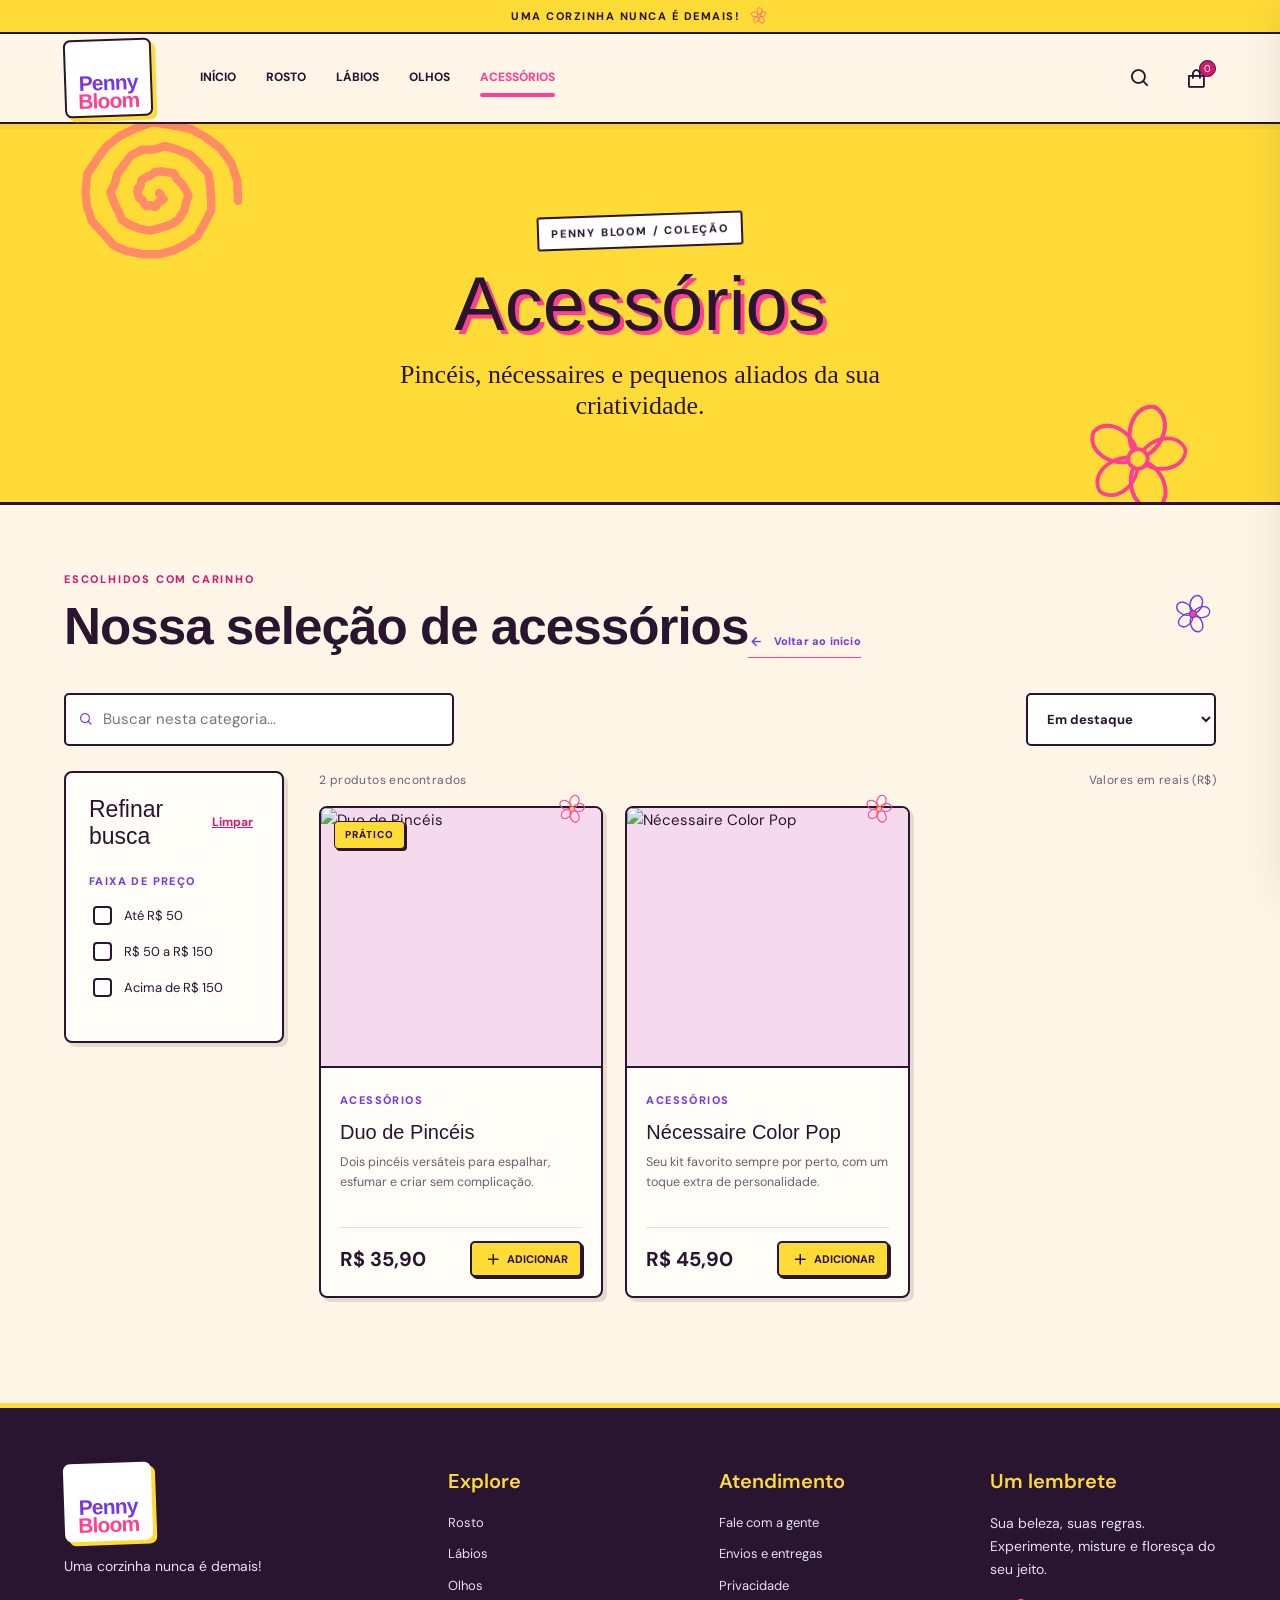
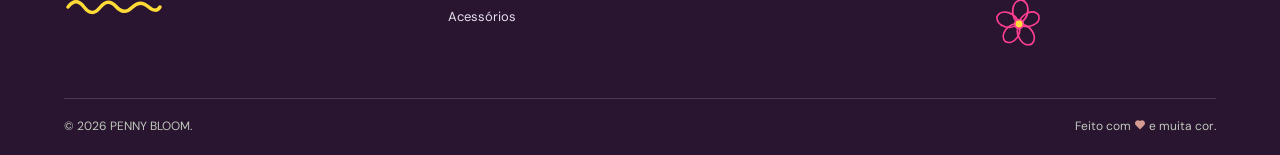
==== acessorios.html @ 9c1b97aa "Add files via upload" ====
<!DOCTYPE html>
<html lang="pt-BR">
<head>
  <meta charset="UTF-8"><meta name="viewport" content="width=device-width, initial-scale=1.0">
  <meta name="theme-color" content="#f8f6ef"><title>Acessórios | PENNY BLOOM</title>
  <link rel="preconnect" href="https://fonts.googleapis.com"><link rel="preconnect" href="https://fonts.gstatic.com" crossorigin>
  <link href="https://fonts.googleapis.com/css2?family=DM+Sans:wght@400;500;600;700&family=Playfair+Display:wght@400;500;600;700&display=swap" rel="stylesheet">
  <link href="https://unpkg.com/boxicons@2.1.4/css/boxicons.min.css" rel="stylesheet"><link rel="stylesheet" href="style.css">
</head>
<body data-page="category" data-category="acessorios">
  <div class="announcement">Uma corzinha nunca é demais! <span>✿</span></div>
  <header class="site-header"><div class="nav-container">
    <button class="icon-button mobile-toggle" id="mobile-toggle" aria-label="Abrir menu" aria-expanded="false"><i class="bx bx-menu"></i></button>
    <a class="logo" href="index.html" aria-label="Penny Bloom — início"><span class="logo-mark" aria-hidden="true">✿</span><span class="logo-word"><span class="logo-line">Penny</span><span class="logo-line">Bloom</span></span></a>
    <nav class="main-nav" id="nav-menu" aria-label="Navegação principal"><a href="index.html">Início</a><a href="rosto.html">Rosto</a><a href="labios.html">Lábios</a><a href="olhos.html">Olhos</a><a href="acessorios.html">Acessórios</a></nav>
    <div class="nav-actions"><button class="icon-button" id="search-toggle" aria-label="Abrir busca"><i class="bx bx-search"></i></button><button class="icon-button cart-trigger" data-open-cart aria-label="Abrir carrinho"><i class="bx bx-shopping-bag"></i><span class="cart-count" id="cart-count">0</span></button></div>
  </div><form class="search-bar" id="search-form" role="search"><input id="search-input" type="search" placeholder="O que você está procurando?" aria-label="Buscar produtos"><button type="submit">Buscar</button></form></header>
  <main class="category-page">
    <section class="category-hero"><span class="eyebrow">PENNY BLOOM / COLEÇÃO</span><h1 id="category-title">Nossa coleção</h1><p id="category-description">Pequenos encantos escolhidos para você.</p></section>
    <section class="section shop-section category-shop">
      <div class="section-heading section-heading-row"><div><span class="eyebrow">ESCOLHIDOS COM CARINHO</span><h2 id="category-heading">Descubra a coleção</h2></div><a class="text-link" href="index.html#colecao"><i class="bx bx-left-arrow-alt"></i> Voltar ao início</a></div>
      <div class="catalog-toolbar"><label class="catalog-search"><i class="bx bx-search"></i><input type="search" id="catalog-search" placeholder="Buscar nesta categoria..." aria-label="Buscar nesta categoria"></label><select id="sort-select" aria-label="Ordenar produtos"><option value="featured">Em destaque</option><option value="newest">Mais recentes</option><option value="price-asc">Menor preço</option><option value="price-desc">Maior preço</option><option value="name">Nome A–Z</option></select></div>
      <div class="catalog-layout"><aside class="filters"><div class="filter-heading"><h3>Refinar busca</h3><button id="clear-filters" class="clear-button">Limpar</button></div><div class="filter-group"><h4>Faixa de preço</h4><label><input type="checkbox" name="price" value="0-50"> Até R$ 50</label><label><input type="checkbox" name="price" value="50-150"> R$ 50 a R$ 150</label><label><input type="checkbox" name="price" value="150-9999"> Acima de R$ 150</label></div></aside><div class="products-area"><div class="results-line"><span id="results-count" aria-live="polite"></span><span>Valores em reais (R$)</span></div><div class="products-grid" id="products-grid"></div><div class="empty-state" id="empty-state" hidden><i class="bx bx-leaf"></i><h3>Essa coleção está florescendo...</h3><p>Ainda não há produtos cadastrados nesta categoria. Volte em breve para descobrir novidades.</p><a class="button button-outline" href="index.html">Explorar a loja</a></div></div></div>
    </section>
  </main>
  <footer class="site-footer"><div class="footer-main"><div class="footer-brand"><a class="logo" href="index.html" aria-label="Penny Bloom — início"><span class="logo-mark" aria-hidden="true">✿</span><span class="logo-word"><span class="logo-line">Penny</span><span class="logo-line">Bloom</span></span></a><p>Uma corzinha nunca é demais!</p></div><div><h3>Explore</h3><a href="rosto.html">Rosto</a><a href="labios.html">Lábios</a><a href="olhos.html">Olhos</a><a href="acessorios.html">Acessórios</a></div><div><h3>Atendimento</h3><a href="index.html#newsletter">Fale com a gente</a><a href="#">Envios e entregas</a><a href="#">Privacidade</a></div><div><h3>Um lembrete</h3><p>Sua beleza, suas regras. Experimente, misture e floresça do seu jeito.</p><span class="footer-flower">✿</span></div></div><div class="footer-bottom"><span>© <span id="current-year"></span> PENNY BLOOM.</span><span>Feito com <i class="bx bxs-heart"></i> e muita cor.</span></div></footer>
  <div class="toast" id="toast" role="status" aria-live="polite"></div><div class="drawer-backdrop" id="cart-backdrop"></div>
  <aside class="cart-drawer" id="cart-drawer" aria-label="Carrinho de compras" aria-hidden="true"><div class="drawer-header"><div><span class="eyebrow">SUAS ESCOLHAS</span><h2>Meu carrinho</h2></div><button class="icon-button" id="close-cart" aria-label="Fechar carrinho"><i class="bx bx-x"></i></button></div><div class="cart-items" id="cart-items"></div><div class="cart-empty" id="cart-empty"><i class="bx bx-shopping-bag"></i><h3>Seu carrinho está vazio</h3><p>Que tal colocar um pouco de cor por aqui?</p><button class="button button-outline" id="continue-shopping">Continuar explorando</button></div><div class="drawer-footer" id="drawer-footer"><div class="subtotal"><span>Subtotal</span><strong id="cart-total">R$ 0,00</strong></div><p>Frete e condições de pagamento são definidos na etapa de compra.</p><button class="button button-primary checkout-demo" id="checkout-button">Continuar <i class="bx bx-right-arrow-alt"></i></button><small>Checkout demonstrativo — configure seu meio de pagamento antes de publicar a loja.</small></div></aside>
  <script src="app.js"></script>
</body></html>
---- style.css ----
:root{--cream:#f8f6ef;--paper:#fffefa;--sage:#71866b;--sage-dark:#405744;--sage-soft:#e8ede3;--rose:#b77e79;--ink:#303b31;--muted:#7d8278;--line:#e5e5da;--serif:'Playfair Display',Georgia,serif;--sans:'DM Sans',Arial,sans-serif;--shadow:0 16px 45px rgba(48,59,49,.08)}
*{box-sizing:border-box}html{scroll-behavior:smooth;scroll-padding-top:100px}body{margin:0;background:var(--cream);color:var(--ink);font-family:var(--sans);font-size:15px;line-height:1.65}body.drawer-open{overflow:hidden}a{color:inherit;text-decoration:none}button,input,select{font:inherit}button{cursor:pointer}img{display:block;max-width:100%}.announcement{height:34px;display:flex;align-items:center;justify-content:center;gap:9px;background:var(--sage-dark);color:#fff;font-size:10px;letter-spacing:1.4px;text-transform:uppercase}.announcement span{color:#d8c7a5}.site-header{position:sticky;top:0;z-index:50;background:rgba(255,254,250,.96);backdrop-filter:blur(14px);border-bottom:1px solid rgba(64,87,68,.10)}.nav-container{max-width:1320px;min-height:82px;padding:0 5%;margin:auto;display:grid;grid-template-columns:1fr auto 1fr;align-items:center;gap:30px}.logo{font-family:var(--serif);font-size:27px;line-height:1.05;color:var(--sage-dark);white-space:nowrap}.logo span{display:block;margin-top:3px;font-family:var(--sans);font-size:9px;font-weight:600;letter-spacing:5px;text-transform:uppercase;text-align:center}.main-nav{display:flex;align-items:center;gap:30px}.main-nav a{position:relative;padding:30px 0;color:#626b60;font-size:11px;font-weight:600;letter-spacing:1.1px;text-transform:uppercase;transition:color .2s}.main-nav a:hover,.main-nav a.active{color:var(--sage-dark)}.main-nav a.active:after{content:"";position:absolute;left:0;right:0;bottom:21px;height:1px;background:var(--rose)}.nav-actions{display:flex;justify-self:end;align-items:center;gap:16px}.icon-button{width:40px;height:40px;border:0;background:transparent;color:var(--sage-dark);font-size:22px;display:grid;place-items:center;border-radius:50%;transition:background .2s}.icon-button:hover{background:var(--sage-soft)}.cart-trigger{position:relative}.cart-count{position:absolute;top:0;right:-2px;min-width:17px;height:17px;padding:0 4px;border-radius:20px;background:var(--rose);color:white;font-size:10px;display:grid;place-items:center}.mobile-toggle{display:none}.search-bar{display:none;max-width:1320px;margin:0 auto;padding:0 5% 16px;gap:10px}.search-bar.is-open{display:flex}.search-bar input,.catalog-search input{width:100%;border:1px solid var(--line);background:var(--paper);padding:12px 15px;outline:none}.search-bar button{border:0;background:var(--sage-dark);color:white;padding:0 22px}
.hero{height:min(690px,78vh);min-height:530px;position:relative;display:flex;align-items:center;overflow:hidden;background:#4c5848}.hero-image{position:absolute;inset:0;background:linear-gradient(90deg,rgba(26,39,29,.66),rgba(26,39,29,.08)),url('https://images.unsplash.com/photo-1490750967868-88aa4486c946?auto=format&fit=crop&w=2200&q=90') center 48%/cover}.hero-content{position:relative;z-index:1;max-width:1320px;width:100%;margin:0 auto;padding:50px 8%;color:white}.eyebrow{display:block;color:var(--rose);font-size:10px;font-weight:700;letter-spacing:2.2px;text-transform:uppercase}.hero .eyebrow{color:#e7d9bd}.hero h1{font:500 clamp(46px,6.4vw,82px)/1.06 var(--serif);letter-spacing:-2px;margin:20px 0}.hero h1 em{font-weight:400;color:#e5d6b9}.hero-content p{max-width:450px;color:rgba(255,255,255,.88);font-size:16px;margin:0 0 30px}.button{display:inline-flex;align-items:center;justify-content:center;gap:12px;min-height:48px;padding:0 23px;border:1px solid transparent;font-size:11px;font-weight:700;letter-spacing:1px;text-transform:uppercase;transition:all .25s}.button-light{background:var(--paper);color:var(--sage-dark)}.button-light:hover{background:#e9dfca;transform:translateY(-2px)}.button-primary{background:var(--sage-dark);color:white}.button-primary:hover{background:#2e4232;transform:translateY(-2px)}.button-outline{border-color:var(--sage);background:transparent;color:var(--sage-dark)}.button-outline:hover{background:var(--sage-dark);color:white}.hero-note{position:absolute;right:5%;bottom:30px;color:rgba(255,255,255,.8);font:italic 14px var(--serif)}.intro-strip{min-height:85px;padding:18px 5%;display:flex;align-items:center;justify-content:center;gap:30px;background:#eeeee5;color:var(--sage-dark)}.intro-strip p{margin:0;font:italic 15px var(--serif)}.intro-strip span{color:var(--rose)}
.section{max-width:1320px;margin:0 auto;padding:105px 5%}.section-heading{text-align:center;margin:0 auto 45px;max-width:650px}.section-heading h2,.story-copy h2,.newsletter-section h2{font:500 clamp(32px,4vw,48px)/1.15 var(--serif);color:var(--sage-dark);margin:12px 0}.section-heading p{margin:10px 0 0;color:var(--muted)}.category-grid{display:grid;grid-template-columns:repeat(4,1fr);gap:17px}.category-card{height:330px;position:relative;display:flex;flex-direction:column;justify-content:flex-end;overflow:hidden;padding:25px;color:white;background-size:cover;background-position:center;isolation:isolate;transition:transform .35s}.category-card:before{content:"";position:absolute;inset:0;z-index:-1;background:linear-gradient(180deg,rgba(25,35,27,.03),rgba(25,35,27,.72))}.category-card:after{content:"";position:absolute;inset:0;z-index:-2;background-size:cover;background-position:center;transition:transform .6s}.category-card:hover:after{transform:scale(1.06)}.category-candles:after{background-image:url('https://images.unsplash.com/photo-1603006905003-be475563bc59?auto=format&fit=crop&w=900&q=85')}.category-tea:after{background-image:url('https://images.unsplash.com/photo-1544787219-7f47ccb76574?auto=format&fit=crop&w=900&q=85')}.category-decor:after{background-image:url('https://images.unsplash.com/photo-1616486338812-3dadae4b4ace?auto=format&fit=crop&w=900&q=85')}.category-vintage:after{background-image:url('https://images.unsplash.com/photo-1490312278390-ab64016e0aa9?auto=format&fit=crop&w=900&q=85')}.category-card>span{font-size:9px;letter-spacing:2px}.category-card h3{font:500 27px var(--serif);margin:8px 0}.category-card b{font-size:10px;letter-spacing:1px;text-transform:uppercase}.category-card b i{font-size:16px;vertical-align:middle}
.section-heading-row{max-width:none;display:flex;justify-content:space-between;align-items:end;text-align:left}.section-heading-row h2{margin-bottom:5px}.section-heading-row p{margin:0}.text-link{display:inline-flex;align-items:center;gap:8px;color:var(--sage-dark);font-size:11px;font-weight:700;letter-spacing:1px;text-transform:uppercase;border-bottom:1px solid #b7c1b1;padding-bottom:7px;white-space:nowrap}.text-link i{font-size:17px}.shop-section{padding-top:85px}.catalog-toolbar{display:flex;justify-content:space-between;gap:15px;margin-bottom:25px}.catalog-search{display:flex;align-items:center;gap:9px;flex:1;max-width:390px;padding-left:13px;background:var(--paper);border:1px solid var(--line);color:var(--sage)}.catalog-search input{border:0;background:transparent;padding-left:0}.catalog-search input:focus{outline:none}.catalog-toolbar select{min-width:190px;border:1px solid var(--line);background:var(--paper);padding:0 15px;color:var(--sage-dark);font-size:12px;outline:none}.catalog-layout{display:grid;grid-template-columns:220px 1fr;gap:35px;align-items:start}.filters{padding:23px;background:var(--paper);border:1px solid var(--line)}.filter-heading{display:flex;align-items:center;justify-content:space-between}.filter-heading h3{margin:0;font:500 21px var(--serif);color:var(--sage-dark)}.clear-button{border:0;background:none;color:var(--rose);font-size:10px;text-decoration:underline}.filter-group{padding:22px 0 7px;border-bottom:1px solid var(--line)}.filter-group:last-child{border:0}.filter-group h4{margin:0 0 13px;color:var(--sage-dark);font-size:10px;letter-spacing:1.4px;text-transform:uppercase}.filter-group label{display:flex;align-items:center;gap:9px;margin:11px 0;color:var(--muted);font-size:12px;cursor:pointer}.filter-group input{accent-color:var(--sage-dark);width:15px;height:15px}.results-line{display:flex;justify-content:space-between;margin-bottom:15px;color:var(--muted);font-size:10px;letter-spacing:.4px}.products-grid{display:grid;grid-template-columns:repeat(3,minmax(0,1fr));gap:22px}.product-card{min-width:0;background:var(--paper);border:1px solid var(--line);transition:transform .3s,box-shadow .3s}.product-card:hover{transform:translateY(-5px);box-shadow:var(--shadow)}.product-image-wrap{height:260px;position:relative;display:block;overflow:hidden;background:#ecebe3}.product-image-wrap img{width:100%;height:100%;object-fit:cover;transition:transform .6s}.product-card:hover .product-image-wrap img{transform:scale(1.045)}.product-badge{position:absolute;top:13px;left:13px;padding:5px 10px;background:rgba(255,254,250,.93);color:var(--sage-dark);font-size:9px;letter-spacing:1px;text-transform:uppercase}.quick-view{position:absolute;left:12px;right:12px;bottom:12px;display:flex;justify-content:center;align-items:center;gap:8px;padding:10px;background:rgba(255,254,250,.94);color:var(--sage-dark);font-size:10px;font-weight:700;letter-spacing:1px;text-transform:uppercase;opacity:0;transform:translateY(8px);transition:.25s}.product-card:hover .quick-view{opacity:1;transform:translateY(0)}.product-info{padding:19px}.product-category{color:var(--rose);font-size:9px;font-weight:700;letter-spacing:1.4px;text-transform:uppercase}.product-info h3{margin:7px 0;font:500 19px/1.3 var(--serif);color:var(--sage-dark)}.product-info h3 a:hover{color:var(--rose)}.product-info p{min-height:61px;margin:0;color:var(--muted);font-size:11px;line-height:1.6}.product-card-bottom{display:flex;align-items:center;justify-content:space-between;gap:8px;margin-top:17px;padding-top:13px;border-top:1px solid var(--line)}.product-card-bottom>strong{color:var(--sage-dark);font:600 17px var(--serif)}.add-button{display:flex;align-items:center;gap:5px;border:0;background:none;color:var(--sage-dark);font-size:10px;font-weight:700;text-transform:uppercase}.add-button i{font-size:18px}.add-button:hover{color:var(--rose)}.empty-state{padding:55px 20px;text-align:center;background:var(--paper);border:1px dashed #cbd3c5}.empty-state[hidden]{display:none}.empty-state>i{font-size:35px;color:var(--sage)}.empty-state h3{font:24px var(--serif);color:var(--sage-dark)}.empty-state p{color:var(--muted);font-size:13px}.story-section{display:grid;grid-template-columns:1fr 1fr;min-height:560px;background:#eceee5}.story-image{min-height:500px;background:url('https://images.unsplash.com/photo-1490750967868-88aa4486c946?auto=format&fit=crop&w=1200&q=85') center/cover}.story-copy{align-self:center;max-width:610px;padding:70px clamp(35px,7vw,110px)}.story-copy h2{font-size:clamp(34px,4vw,51px)}.story-copy p{color:#727c70;font-size:13px;line-height:1.9}.story-copy .text-link{margin-top:15px}.values-section{padding-top:90px;padding-bottom:90px}.values-grid{display:grid;grid-template-columns:repeat(3,1fr);gap:30px;text-align:center}.values-grid article{padding:30px 25px}.values-grid i{font-size:29px;color:var(--rose)}.values-grid h3{font:500 22px var(--serif);color:var(--sage-dark);margin:12px 0 5px}.values-grid p{max-width:260px;margin:auto;color:var(--muted);font-size:12px}.testimonials-section{padding:90px 5%;background:#eeeee5}.testimonials-section .section-heading{margin-bottom:35px}.testimonial-grid{max-width:1200px;margin:auto;display:grid;grid-template-columns:repeat(3,1fr);gap:20px}.testimonial-grid blockquote{margin:0;padding:30px;background:var(--paper);text-align:center}.stars{color:#b58c61;letter-spacing:4px}.testimonial-grid p{font:italic 17px/1.6 var(--serif);color:var(--sage-dark)}.testimonial-grid cite{font-size:10px;color:var(--muted);font-style:normal}.demo-note{text-align:center;color:#92968e;font-size:9px;margin:20px 0 0}.newsletter-section{padding:75px 8%;display:flex;align-items:center;justify-content:space-between;gap:50px;background:#dfe6da}.newsletter-section>div{max-width:540px}.newsletter-section h2{font-size:36px}.newsletter-section p{color:#687568;font-size:13px}.newsletter-form{width:min(440px,100%);display:grid;grid-template-columns:1fr auto;gap:0}.newsletter-form input{min-width:0;padding:15px;border:1px solid #c8d2c2;background:var(--paper);outline:none}.newsletter-form button{padding:0 17px;border:0;background:var(--sage-dark);color:white;font-size:10px;font-weight:700;letter-spacing:.5px;text-transform:uppercase}.newsletter-form small{grid-column:1/-1;margin-top:9px;color:#778273;font-size:9px}.sr-only{position:absolute;width:1px;height:1px;padding:0;margin:-1px;overflow:hidden;clip:rect(0,0,0,0);white-space:nowrap;border:0}
.site-footer{background:#35483a;color:#e7e9df;padding:55px 5% 0}.footer-main{max-width:1200px;margin:auto;display:grid;grid-template-columns:1.5fr 1fr 1fr 1fr;gap:45px;padding-bottom:45px}.footer-brand .logo{display:inline-block;color:#fff;font-size:29px}.footer-brand .logo span{color:#d6dcca}.footer-main p{max-width:230px;color:#c1c9bc;font-size:12px}.footer-main h3{margin:5px 0 18px;color:#e6d8bd;font:500 19px var(--serif)}.footer-main>div>a:not(.logo){display:block;margin:10px 0;color:#c1c9bc;font-size:11px}.footer-main>div>a:hover{color:white}.social-links{display:flex;gap:12px;margin-top:20px}.social-links a{font-size:20px}.footer-flower{font-size:32px;color:#d6b8a5}.footer-bottom{max-width:1200px;margin:auto;border-top:1px solid rgba(255,255,255,.15);padding:18px 0;display:flex;justify-content:space-between;gap:20px;color:#bfc8bc;font-size:10px}.footer-bottom i{color:#d59a91}
.category-page{min-height:65vh}.category-hero{padding:85px 5% 75px;text-align:center;background:linear-gradient(rgba(239,239,230,.8),rgba(239,239,230,.8)),url('https://images.unsplash.com/photo-1490750967868-88aa4486c946?auto=format&fit=crop&w=1800&q=80') center/cover}.category-hero h1{margin:12px 0;font:500 clamp(40px,5vw,62px) var(--serif);color:var(--sage-dark)}.category-hero p{max-width:560px;margin:auto;color:#687568}.category-shop{padding-top:65px}.category-shop .section-heading-row{margin-bottom:35px}.product-detail-section{min-height:65vh;padding-top:60px}.back-link{display:inline-flex;align-items:center;gap:7px;margin-bottom:35px;color:var(--sage-dark);font-size:11px;text-transform:uppercase;letter-spacing:1px}.product-detail-grid{display:grid;grid-template-columns:1.05fr .95fr;gap:8%;align-items:center}.detail-image{height:580px;background:#eeeee5}.detail-image img{width:100%;height:100%;object-fit:cover}.detail-copy h1{margin:12px 0;font:500 clamp(36px,4vw,54px)/1.12 var(--serif);color:var(--sage-dark)}.detail-price{display:block;margin:20px 0;color:var(--sage-dark);font:600 25px var(--serif)}.detail-copy>p{max-width:500px;color:var(--muted);line-height:1.9}.detail-note{padding:15px;background:#edf0e8;color:var(--sage-dark)!important;font-size:12px}.detail-copy .button{margin-top:15px}.detail-benefits{display:grid;gap:10px;margin-top:30px;color:var(--muted);font-size:11px}.detail-benefits i{color:var(--sage);font-size:17px;vertical-align:middle;margin-right:7px}.not-found{text-align:center;padding:100px 10px}.not-found h1{font:42px var(--serif);color:var(--sage-dark)}
.drawer-backdrop{position:fixed;inset:0;z-index:90;background:rgba(29,39,30,.38);opacity:0;visibility:hidden;transition:.3s}.drawer-backdrop.is-visible{opacity:1;visibility:visible}.cart-drawer{position:fixed;z-index:100;top:0;right:0;width:min(440px,100%);height:100dvh;padding:25px;background:var(--paper);display:flex;flex-direction:column;transform:translateX(105%);transition:transform .35s ease;box-shadow:-15px 0 50px rgba(0,0,0,.12)}.cart-drawer.is-open{transform:translateX(0)}.drawer-header{display:flex;align-items:center;justify-content:space-between;padding-bottom:20px;border-bottom:1px solid var(--line)}.drawer-header h2{margin:4px 0 0;font:30px var(--serif);color:var(--sage-dark)}.cart-items{flex:1;overflow:auto;padding:10px 0}.cart-line{display:grid;grid-template-columns:78px 1fr 25px;gap:13px;padding:15px 0;border-bottom:1px solid var(--line)}.cart-line>img{width:78px;height:90px;object-fit:cover}.cart-line-info>a{display:block;color:var(--sage-dark);font:16px var(--serif)}.cart-line-info>strong{display:block;margin:5px 0;color:var(--sage);font-size:12px}.remove-item{align-self:start;border:0;background:none;color:#a47c75;font-size:18px}.quantity-control{display:inline-flex;align-items:center;gap:12px;border:1px solid var(--line);padding:2px 7px}.quantity-control button{border:0;background:none;color:var(--sage-dark);font-size:16px}.quantity-control span{font-size:11px}.cart-empty{margin:auto;text-align:center}.cart-empty[hidden],.drawer-footer[hidden]{display:none}.cart-empty>i{font-size:38px;color:var(--sage)}.cart-empty h3{font:24px var(--serif);color:var(--sage-dark)}.cart-empty p{color:var(--muted);font-size:12px}.drawer-footer{padding-top:20px;border-top:1px solid var(--line)}.subtotal{display:flex;justify-content:space-between;color:var(--sage-dark)}.subtotal strong{font:600 21px var(--serif)}.drawer-footer p,.drawer-footer small{display:block;color:var(--muted);font-size:10px}.drawer-footer .button{width:100%;margin:8px 0}.toast{position:fixed;z-index:150;left:50%;bottom:25px;transform:translate(-50%,20px);padding:13px 20px;background:var(--sage-dark);color:white;font-size:12px;opacity:0;visibility:hidden;transition:.25s;box-shadow:var(--shadow);text-align:center;max-width:90%}.toast.show{opacity:1;visibility:visible;transform:translate(-50%,0)}
@media(max-width:1100px){.nav-container{gap:15px}.main-nav{gap:17px}.main-nav a{font-size:10px}.products-grid{grid-template-columns:repeat(2,minmax(0,1fr))}.category-grid{grid-template-columns:repeat(2,1fr)}.product-image-wrap{height:290px}}
@media(max-width:760px){.announcement{font-size:8px;letter-spacing:1px}.nav-container{min-height:72px;grid-template-columns:40px 1fr 80px;gap:8px;padding:0 5%}.mobile-toggle{display:grid}.logo{justify-self:center;font-size:24px}.logo span{font-size:8px}.nav-actions{gap:4px}.main-nav{position:absolute;top:72px;left:0;right:0;display:none;flex-direction:column;align-items:stretch;gap:0;padding:10px 7% 22px;background:var(--paper);border-bottom:1px solid var(--line);box-shadow:0 15px 25px rgba(0,0,0,.06)}.main-nav.is-open{display:flex}.main-nav a{padding:13px 0;border-bottom:1px solid var(--line)}.main-nav a.active:after{display:none}.hero{height:620px;min-height:0}.hero-image{background-position:58% center}.hero-content{padding:35px 7%}.hero h1{font-size:53px}.hero-content p{font-size:14px;max-width:330px}.hero-note{font-size:11px}.intro-strip{gap:12px;flex-wrap:wrap}.intro-strip p{font-size:12px}.intro-strip p:last-child{display:none}.section{padding:75px 5%}.section-heading h2{font-size:35px}.category-grid{gap:10px}.category-card{height:245px;padding:16px}.category-card h3{font-size:21px}.section-heading-row{align-items:start;gap:18px;flex-direction:column}.catalog-layout{grid-template-columns:1fr;gap:20px}.filters{padding:15px}.filter-group{display:inline-block;vertical-align:top;width:49%;padding:12px 0}.filter-heading h3{font-size:19px}.products-grid{gap:13px}.product-image-wrap{height:220px}.product-info{padding:13px}.product-info h3{font-size:17px}.product-info p{font-size:10px;min-height:80px}.product-card-bottom{align-items:flex-start;flex-direction:column}.add-button{padding:5px 0}.catalog-toolbar{flex-direction:column}.catalog-search{max-width:none;min-height:45px}.catalog-toolbar select{min-height:43px}.results-line{font-size:9px}.story-section{grid-template-columns:1fr}.story-image{min-height:330px}.story-copy{padding:55px 7%}.values-grid,.testimonial-grid{grid-template-columns:1fr;gap:10px}.values-grid article{padding:20px}.newsletter-section{padding:55px 7%;display:block}.newsletter-section h2{font-size:31px}.newsletter-form{margin-top:25px}.footer-main{grid-template-columns:1fr 1fr;gap:30px}.footer-brand{grid-column:1/-1}.footer-bottom{flex-direction:column;gap:7px}.category-hero{padding:65px 7%}.product-detail-grid{grid-template-columns:1fr;gap:30px}.detail-image{height:420px}.product-detail-section{padding-top:35px}.detail-copy h1{font-size:39px}}
@media(max-width:420px){.hero h1{font-size:44px}.category-grid{grid-template-columns:1fr 1fr}.category-card{height:210px}.category-card h3{font-size:18px}.products-grid{grid-template-columns:1fr}.product-image-wrap{height:300px}.product-info p{min-height:0}.product-card-bottom{flex-direction:row;align-items:center}.filter-group{width:100%}.newsletter-form{grid-template-columns:1fr}.newsletter-form button{min-height:46px}.footer-main{gap:22px}.footer-main h3{font-size:17px}}


:root{--cream:#fff8ed;--paper:#fffdf8;--sage:#9b65e8;--sage-dark:#30251f;--sage-soft:#f4e9ff;--rose:#f05291;--ink:#30251f;--muted:#766b70;--line:#f1dfd4;--serif:'Fredoka','DM Sans',sans-serif;--sans:'DM Sans',Arial,sans-serif;--shadow:0 16px 45px rgba(67,35,57,.10);--pink:#f05291;--purple:#9b65e8;--blue:#52b9e9;--yellow:#ffd34e;--green:#83c95b}
body{background:var(--cream);color:var(--ink)}
.announcement{background:var(--purple);font-size:11px;text-transform:none;letter-spacing:1px;font-weight:700}.announcement span{color:var(--yellow);font-size:17px}
.site-header{background:rgba(255,253,248,.96);border-color:#f7e4dc}.logo{font-family:var(--serif);font-weight:700;color:var(--ink);font-size:29px}.logo span{font-family:var(--sans);color:var(--pink);font-weight:800;letter-spacing:6px}
.main-nav a{color:#51444c;letter-spacing:.7px}.main-nav a:hover,.main-nav a.active{color:var(--pink)}.main-nav a.active:after{height:3px;background:var(--pink)}
.icon-button{color:var(--ink)}.icon-button:hover{background:#ffe7f0}.cart-count{background:var(--pink)}
.hero-slider{height:min(790px,calc(100svh - 116px));min-height:650px;position:relative;isolation:isolate;background:#472b44}
.hero-slide{position:absolute;inset:0;display:flex;align-items:center;opacity:0;visibility:hidden;transition:opacity 1s ease,visibility 1s ease}
.hero-slide.is-active{opacity:1;visibility:visible;z-index:1}
.hero-slide-image{position:absolute;inset:0;background-size:cover;background-position:center 38%;transform:scale(1.04);transition:transform 7s ease}
.hero-slide.is-active .hero-slide-image{transform:scale(1)}
.hero-slide:after{content:"";position:absolute;inset:0;background:linear-gradient(90deg,rgba(42,23,39,.82),rgba(42,23,39,.48) 45%,rgba(42,23,39,.03));z-index:0}
.hero-content{padding:55px 8%;max-width:1320px;z-index:2;animation:heroTextIn .85s both}
.hero .eyebrow{color:var(--yellow);font-size:11px}.hero h1{font:600 clamp(58px,7vw,100px)/.99 var(--serif);letter-spacing:-2px;max-width:720px;color:white}
.hero h1 em{color:var(--yellow);font-style:normal}.hero-content p{font-size:17px;max-width:440px;line-height:1.7}
.button{border-radius:999px;text-transform:none;letter-spacing:.2px;font-size:13px}.button-light{background:var(--yellow);color:var(--ink);font-weight:700;box-shadow:0 7px 0 rgba(48,37,31,.12)}.button-light:hover{background:white;color:var(--pink);transform:translateY(-3px)}
.hero-note{z-index:3;right:5%;bottom:35px;color:white;font:700 12px var(--sans);letter-spacing:2px}
.hero-sticker{position:absolute;z-index:2;right:12%;top:18%;width:125px;height:125px;display:grid;place-items:center;text-align:center;border-radius:50%;background:var(--yellow);color:var(--ink);font:700 19px/1.05 var(--serif);transform:rotate(9deg);box-shadow:4px 7px 0 rgba(48,37,31,.15)}
.sticker-two{background:var(--blue);color:white;transform:rotate(-10deg)}.sticker-three{background:var(--green)}
.hero-controls{position:absolute;z-index:5;left:8%;bottom:30px;display:flex;align-items:center;gap:13px}
.hero-arrow{width:37px;height:37px;border:1px solid #ffffffa8;border-radius:50%;background:#ffffff20;color:white;font-size:23px;display:grid;place-items:center}
.hero-arrow:hover{background:var(--yellow);color:var(--ink)}.hero-dots{display:flex;gap:7px}.hero-dots button{width:8px;height:8px;border:0;border-radius:20px;padding:0;background:#ffffff88;transition:.3s}.hero-dots button.is-active{width:27px;background:var(--yellow)}
.doodle{position:absolute;z-index:2;color:var(--yellow);pointer-events:none;font-size:64px}.doodle-flower{right:5%;bottom:18%}.doodle-spark{right:37%;top:13%;font-size:38px;color:var(--pink)}
@keyframes heroTextIn{from{opacity:0;transform:translateY(22px)}to{opacity:1;transform:translateY(0)}}
.intro-strip{background:var(--yellow);color:var(--ink)}.intro-strip p{font:600 15px var(--serif)}.intro-strip span{color:var(--pink)}
.section-heading h2,.story-copy h2,.newsletter-section h2{font-family:var(--serif);font-weight:600;color:var(--ink)}.eyebrow{color:var(--pink)}
.category-card{height:350px;border-radius:22px;box-shadow:var(--shadow)}.category-card h3{font:600 31px var(--serif)}
.category-card:before{background:linear-gradient(180deg,#20122308,#201223b8)}
.category-face:after{background-image:url('https://images.unsplash.com/photo-1522335789203-aabd1fc54bc9?auto=format&fit=crop&w=900&q=85')}
.category-lips:after{background-image:url('https://images.unsplash.com/photo-1586495777744-4413f21062fa?auto=format&fit=crop&w=900&q=85')}
.category-eyes:after{background-image:url('https://images.unsplash.com/photo-1512496015851-a90fb38ba796?auto=format&fit=crop&w=900&q=85')}
.category-tools:after{background-image:url('https://images.unsplash.com/photo-1596462502278-27bfdc403348?auto=format&fit=crop&w=900&q=85')}
.category-card:nth-child(1){outline:4px solid #f7a5c5;outline-offset:-4px}.category-card:nth-child(2){outline:4px solid #ffd34e;outline-offset:-4px}.category-card:nth-child(3){outline:4px solid #72c6ec;outline-offset:-4px}.category-card:nth-child(4){outline:4px solid #9dd77d;outline-offset:-4px}
.text-link{color:var(--pink);border-color:#f6a8c7;text-transform:none;letter-spacing:.2px}
.filters,.product-card{border-radius:17px;overflow:hidden;border-color:#f1dfd4}.filter-heading h3,.product-info h3{font-family:var(--serif);color:var(--ink)}
.filter-group input{accent-color:var(--pink)}.product-image-wrap{background:#f6e9ed}.product-badge{border-radius:30px;background:var(--yellow);color:var(--ink);font-weight:700}
.product-category{color:var(--purple)}.add-button{color:var(--pink)}.add-button:hover{color:var(--purple)}
.button-primary{background:var(--pink);color:white}.button-primary:hover{background:var(--purple)}.button-outline{border-color:var(--pink);color:var(--pink);border-radius:999px}.button-outline:hover{background:var(--pink);color:white}
.story-section{background:#f9e4ef}.story-image{background-image:url('https://images.unsplash.com/photo-1596462502278-27bfdc403348?auto=format&fit=crop&w=1200&q=85')}
.values-grid article{border-radius:18px;background:#fffdf8}.values-grid article:nth-child(1) i{color:var(--pink)}.values-grid article:nth-child(2) i{color:var(--purple)}.values-grid article:nth-child(3) i{color:#e9b900}
.testimonials-section{background:#e9f5ff}.testimonial-grid blockquote{border-radius:18px;background:#fff}.stars{color:#f0b900}
.newsletter-section{background:var(--purple);color:white;border-radius:28px;margin:40px auto;max-width:1220px}.newsletter-section h2,.newsletter-section .eyebrow{color:white}.newsletter-section p,.newsletter-form small{color:#ffffffd6}.newsletter-form input,.newsletter-form button{border-radius:999px}.newsletter-form button{background:var(--yellow);color:var(--ink)}
.site-footer{background:#30251f;color:#fff}.site-footer .logo{color:#fff}.site-footer .logo span{color:var(--yellow)}.site-footer a:hover{color:var(--yellow)}.footer-bottom{border-color:#ffffff29}.footer-flower{color:var(--pink)}
.reveal{opacity:0;transform:translateY(28px);transition:opacity .7s ease,transform .7s cubic-bezier(.2,.7,.2,1);transition-delay:var(--reveal-delay,0ms)}.reveal.is-visible{opacity:1;transform:translateY(0)}
@media(max-width:760px){.hero-slider{height:690px;min-height:0}.hero-slide:after{background:linear-gradient(90deg,#2a1723c7,#2a17235c)}.hero-content{padding:30px 7% 85px}.hero h1{font-size:clamp(50px,13vw,70px)}.hero-content p{font-size:14px;max-width:310px}.hero-sticker{width:88px;height:88px;right:7%;top:9%;font-size:14px}.hero-controls{left:7%;bottom:24px}.hero-note{right:6%;bottom:35px;font-size:9px}.doodle-flower{font-size:43px;right:5%;bottom:17%}.doodle-spark{right:7%;top:37%;font-size:28px}.category-card{height:250px;border-radius:16px}.category-card h3{font-size:23px}.newsletter-section{margin:25px 5%;border-radius:20px}}
@media(max-width:420px){.hero-slider{height:650px}.hero h1{font-size:47px}.hero-sticker{width:76px;height:76px;font-size:12px}.hero-note{display:none}.category-card{height:220px}}
@media(prefers-reduced-motion:reduce){*,*::before,*::after{scroll-behavior:auto!important;animation-duration:.01ms!important;animation-iteration-count:1!important;transition-duration:.01ms!important}.reveal{opacity:1;transform:none}}


/* PENNY BLOOM — direção visual pop, divertida e maximalista */
:root{
 --cream:#fff6e8;--paper:#fffdf8;--ink:#29152f;--muted:#705d70;--line:#ead8e7;
 --pink:#ff3f91;--purple:#7738df;--blue:#24b8e8;--yellow:#ffdb38;--green:#73ce43;
 --sage:var(--purple);--sage-dark:var(--ink);--sage-soft:#f3eaff;--rose:var(--pink);
 --serif:'Fredoka','DM Sans',sans-serif;--sans:'DM Sans',Arial,sans-serif;
 --shadow:0 14px 0 rgba(41,21,47,.07),0 20px 45px rgba(65,30,80,.12)
}
body{background:var(--cream);color:var(--ink);font-family:var(--sans)}
.announcement{background:var(--yellow);color:var(--ink);font-weight:800;letter-spacing:1.5px;text-transform:uppercase;padding:10px 15px}
.announcement span{color:var(--pink);font-size:20px}
.site-header{background:var(--cream);border-bottom:2px solid var(--ink);box-shadow:0 5px 0 rgba(41,21,47,.04)}
.nav-container{min-height:88px}
.logo{display:inline-flex!important;align-items:center;gap:8px;color:var(--ink)!important;font-family:var(--serif);font-size:initial!important;line-height:.78;letter-spacing:-1px;transform:rotate(-3deg);transition:transform .2s ease}
.logo:hover{transform:rotate(2deg) scale(1.04)}
.logo-mark{width:43px;height:43px;display:grid;place-items:center;border-radius:50%;background:var(--pink);color:var(--yellow);font-size:34px;line-height:1;transform:rotate(12deg);box-shadow:3px 3px 0 var(--ink);border:2px solid var(--ink)}
.logo-word{display:flex;flex-direction:column;font:700 29px/.72 'Fredoka',sans-serif;text-transform:lowercase;color:var(--purple);letter-spacing:-1.5px}
.logo-word span{color:var(--pink);font-size:26px;margin-left:10px}
.site-footer .logo-word{color:#fff}.site-footer .logo-word span{color:var(--yellow)}
.site-footer .logo-mark{background:var(--blue);color:var(--yellow)}
.main-nav a{font-weight:800;color:var(--ink);letter-spacing:0;text-transform:uppercase;font-size:11px}
.main-nav a:hover,.main-nav a.active{color:var(--pink)}.main-nav a.active:after{height:4px;background:var(--pink);border-radius:5px}
.icon-button{border:2px solid transparent}.icon-button:hover{background:var(--yellow);border-color:var(--ink);color:var(--ink)}.cart-count{background:var(--pink);border:1px solid var(--ink)}
.hero-slider{height:min(760px,calc(100svh - 110px));min-height:620px;background:var(--purple);overflow:hidden}
.hero-slide:nth-child(1){background:#783ce0}.hero-slide:nth-child(2){background:#ff4c98}.hero-slide:nth-child(3){background:#21b6df}
.hero-slide-image{left:auto;width:52%;height:86%;top:7%;right:5%;border-radius:48% 52% 42% 58% / 56% 43% 57% 44%;clip-path:none;opacity:1;box-shadow:12px 12px 0 var(--yellow);border:4px solid var(--ink);transform:rotate(3deg) scale(1.02);background-position:center}
.hero-slide:nth-child(2) .hero-slide-image{border-radius:42% 58% 55% 45% / 43% 55% 45% 57%;box-shadow:12px 12px 0 var(--blue);transform:rotate(-3deg) scale(1.02)}
.hero-slide:nth-child(3) .hero-slide-image{border-radius:55% 45% 40% 60% / 48% 58% 42% 52%;box-shadow:12px 12px 0 var(--pink)}
.hero-slide:after{background:linear-gradient(90deg,rgba(82,34,171,.98) 0%,rgba(82,34,171,.93) 37%,rgba(82,34,171,.22) 72%,transparent 100%)}
.hero-slide:nth-child(2):after{background:linear-gradient(90deg,rgba(203,37,111,.98) 0%,rgba(203,37,111,.91) 37%,rgba(203,37,111,.2) 72%,transparent)}
.hero-slide:nth-child(3):after{background:linear-gradient(90deg,rgba(15,112,153,.98) 0%,rgba(15,112,153,.91) 37%,rgba(15,112,153,.2) 72%,transparent)}
.hero-content{padding-left:9%;max-width:780px}.hero .eyebrow{display:inline-block;background:var(--yellow);color:var(--ink);padding:8px 13px;border-radius:3px;transform:rotate(-2deg);font-weight:800}
.hero h1{font:700 clamp(62px,7.5vw,108px)/.88 'Fredoka',sans-serif;letter-spacing:-3px;text-shadow:4px 4px 0 rgba(41,21,47,.13)}
.hero h1 em{color:var(--yellow);text-shadow:3px 3px 0 var(--ink);font-style:normal}
.hero-content p{font-size:16px;font-weight:600;max-width:390px;color:#fff;line-height:1.65}
.button{font-family:var(--sans);font-weight:800;border:2px solid var(--ink);box-shadow:4px 4px 0 var(--ink);border-radius:5px;transition:transform .2s,box-shadow .2s}
.button-light{background:var(--yellow);color:var(--ink)}.button-light:hover{background:var(--pink);color:white;transform:translate(3px,3px);box-shadow:1px 1px 0 var(--ink)}
.hero-sticker{border:3px solid var(--ink);box-shadow:5px 6px 0 var(--ink);font:700 20px/1 'Fredoka',sans-serif;right:9%;top:13%;z-index:3}
.sticker-one{background:var(--yellow)}.sticker-two{background:var(--blue)}.sticker-three{background:var(--pink);color:white}
.hero-controls{left:9%;bottom:28px}.hero-arrow{border:2px solid white;border-radius:5px}.hero-dots button{border-radius:2px}.hero-dots button.is-active{background:var(--yellow)}
.hero-note{font-family:'Fredoka',sans-serif;font-size:13px;letter-spacing:3px}
.doodle-flower{right:3%;bottom:8%;font-size:75px;color:var(--yellow);text-shadow:3px 3px var(--ink)}.doodle-spark{right:49%;top:8%;font-size:50px;color:var(--pink);text-shadow:2px 2px var(--ink)}
.intro-strip{background:var(--yellow);border-block:2px solid var(--ink);color:var(--ink);padding:20px 3%;gap:18px}.intro-strip p{font:700 17px 'Fredoka',sans-serif;text-transform:uppercase}.intro-strip span{color:var(--pink);font-size:21px}
.section-heading h2,.story-copy h2,.newsletter-section h2{font-family:'Fredoka',sans-serif;font-weight:600;letter-spacing:-1px}
.section-heading h2{font-size:clamp(34px,4vw,52px)}.eyebrow{font-weight:800;letter-spacing:1.5px}
.category-grid{gap:18px}.category-card{height:340px;border:3px solid var(--ink);border-radius:8px;box-shadow:6px 7px 0 var(--ink);transition:transform .25s,box-shadow .25s}
.category-card:hover{transform:translate(-3px,-5px) rotate(-1deg);box-shadow:10px 12px 0 var(--ink)}
.category-card:before{background:linear-gradient(180deg,transparent 20%,rgba(25,10,35,.72) 100%)}
.category-card:after{background-size:cover;opacity:.78;mix-blend-mode:normal;transition:transform .5s,filter .5s}
.category-face{background:#ff4c98}.category-lips{background:#ffdb38}.category-eyes{background:#783ce0}.category-tools{background:#24b8e8}
.category-face:after{filter:saturate(1.35)}.category-lips:after{filter:saturate(1.5) hue-rotate(-8deg)}.category-eyes:after{filter:saturate(1.5) hue-rotate(12deg)}.category-tools:after{filter:saturate(1.45) hue-rotate(160deg)}
.category-card h3{font:700 35px 'Fredoka',sans-serif;text-shadow:3px 3px 0 var(--ink)}.category-card span,.category-card b{font-weight:800}
.text-link{color:var(--purple);font-weight:800;border-color:var(--pink)}
.filters,.product-card{border:2px solid var(--ink);border-radius:8px;box-shadow:4px 4px 0 rgba(41,21,47,.12)}
.filter-heading h3,.product-info h3{font-family:'Fredoka',sans-serif}.filter-group input{accent-color:var(--pink)}
.product-card{transition:transform .2s,box-shadow .2s}.product-card:hover{transform:translateY(-5px) rotate(-.5deg);box-shadow:7px 9px 0 var(--pink)}
.product-image-wrap{background:#f5d9ed}.product-badge{background:var(--yellow);border:1px solid var(--ink);border-radius:4px}.add-button{font-weight:800;color:var(--purple)}
.button-primary{background:var(--pink);border:2px solid var(--ink);box-shadow:4px 4px 0 var(--ink)}.button-primary:hover{background:var(--purple)}
.story-section{background:var(--pink);color:white;border-block:3px solid var(--ink)}.story-image{border:3px solid var(--ink);box-shadow:8px 8px 0 var(--yellow);margin:35px;border-radius:8px}.story-copy h2{color:white;font-size:clamp(36px,4.5vw,58px)}.story-copy .eyebrow{color:var(--yellow)}.story-copy p{color:white}
.values-grid article{border:2px solid var(--ink);border-radius:8px;box-shadow:4px 4px 0 var(--ink);background:#fffdf8}.values-grid article:nth-child(1){background:#ffe0ee}.values-grid article:nth-child(2){background:#eee2ff}.values-grid article:nth-child(3){background:#dff5ff}.values-grid article h3{font-family:'Fredoka',sans-serif}
.testimonials-section{background:#dff5ff;border-block:3px solid var(--ink)}.testimonial-grid blockquote{border:2px solid var(--ink);box-shadow:4px 4px 0 var(--ink);border-radius:8px}.stars{color:#d69a00}
.newsletter-section{background:var(--purple);border:3px solid var(--ink);border-radius:8px;box-shadow:8px 8px 0 var(--yellow)}.newsletter-section h2{font-size:clamp(35px,4vw,52px)}.newsletter-form button{background:var(--yellow);border:2px solid var(--ink);box-shadow:3px 3px 0 var(--ink);border-radius:5px}
.site-footer{background:var(--ink);border-top:5px solid var(--yellow)}.footer-flower{color:var(--pink)}
.category-hero{background:var(--purple);color:white;border-bottom:3px solid var(--ink)}.category-hero h1{font-family:'Fredoka',sans-serif;font-size:clamp(45px,6vw,76px)}
@media(max-width:760px){.hero-slider{height:720px}.hero-slide-image{width:78%;height:42%;top:auto;bottom:8%;right:8%;opacity:.95}.hero-slide:after,.hero-slide:nth-child(2):after,.hero-slide:nth-child(3):after{background:linear-gradient(180deg,rgba(82,34,171,.98) 0%,rgba(82,34,171,.93) 48%,rgba(82,34,171,.08) 100%)}.hero-slide:nth-child(2):after{background:linear-gradient(180deg,rgba(203,37,111,.98),rgba(203,37,111,.92) 48%,rgba(203,37,111,.08))}.hero-slide:nth-child(3):after{background:linear-gradient(180deg,rgba(15,112,153,.98),rgba(15,112,153,.92) 48%,rgba(15,112,153,.08))}.hero-content{padding:28px 7% 290px}.hero h1{font-size:clamp(52px,12vw,75px)}.hero-sticker{width:78px;height:78px;font-size:14px;right:6%;top:49%}.hero-controls{left:7%;bottom:20px}.hero-note{right:6%;bottom:30px}.story-image{margin:20px;min-height:280px}.category-card{height:250px}}
@media(max-width:420px){.logo-mark{width:36px;height:36px;font-size:28px}.logo-word{font-size:25px}.logo-word span{font-size:22px}.hero-slider{height:690px}.hero-content{padding-bottom:270px}.hero h1{font-size:49px}.hero-sticker{top:52%}.hero-note{display:none}.category-card{height:220px}}


/* PENNY BLOOM — assinatura floral compacta, baseada na composição quadrada da marca */
.nav-container{grid-template-columns:112px minmax(0,1fr) 112px;gap:24px}
.logo{width:88px;height:78px;justify-self:start;display:flex!important;flex-direction:column;justify-content:center;align-items:center;gap:0;padding:5px 7px;background:#fff;border:2px solid var(--ink);border-radius:7px;box-shadow:4px 4px 0 var(--yellow);transform:rotate(-2deg);transition:transform .28s ease,box-shadow .28s ease;white-space:normal}
.logo:hover{transform:translateY(-3px) rotate(2deg);box-shadow:6px 7px 0 var(--pink)}
.logo-mark{width:auto;height:auto;display:block;background:transparent!important;border:0!important;border-radius:0!important;box-shadow:none!important;color:var(--pink)!important;font-size:27px!important;line-height:.9;transform-origin:center;transition:transform .35s cubic-bezier(.2,.8,.2,1),color .25s;text-shadow:1px 1px 0 var(--yellow)}
.logo:hover .logo-mark{transform:rotate(18deg) scale(1.18);color:var(--purple)!important}
.logo-word{display:flex!important;flex-direction:column;align-items:center;gap:0;color:var(--purple)!important;font:700 21px/.86 'Fredoka',sans-serif!important;letter-spacing:-.8px!important;text-transform:none!important;text-align:center}
.logo-word .logo-line{display:block;margin:0!important;color:inherit!important;font:inherit!important;letter-spacing:inherit!important;text-transform:none!important;text-align:center!important}
.logo-word .logo-line:last-child{color:var(--pink)!important}
.site-footer .logo{background:#fff!important;border-color:#fff;box-shadow:4px 4px 0 var(--yellow)}
.site-footer .logo-word{color:var(--purple)!important}.site-footer .logo-word .logo-line:last-child{color:var(--pink)!important}.site-footer .logo-mark{color:var(--pink)!important}
/* Flores desenhadas como pequenos acentos espalhados, sem competir com os produtos */
.section-heading{position:relative}
.section-heading:not(.section-heading-row)::after{content:'✿  ✽';display:block;margin:14px auto 0;color:var(--pink);font-size:21px;letter-spacing:13px;line-height:1;text-shadow:2px 2px 0 var(--yellow);transform:rotate(-5deg)}
.section-heading-row:after{content:'✿';align-self:center;margin-left:auto;color:var(--pink);font-size:30px;text-shadow:2px 2px 0 var(--yellow);transform:rotate(12deg)}
.intro-strip:before,.intro-strip:after{content:'✿';color:var(--pink);font-size:22px;text-shadow:2px 2px 0 var(--purple);transform:rotate(-12deg)}
.category-card{isolation:isolate}
.category-card>span:before{content:'✿';display:inline-block;margin-right:8px;color:var(--yellow);font-size:16px;text-shadow:1px 1px 0 var(--ink);vertical-align:middle}
.product-card{position:relative;overflow:visible}
.product-card:after{content:'✿';position:absolute;top:-13px;right:10px;color:var(--pink);font-size:24px;line-height:1;text-shadow:2px 2px 0 var(--yellow);transform:rotate(12deg);pointer-events:none;transition:transform .25s}
.product-card:hover:after{transform:rotate(35deg) scale(1.2)}
.footer-brand{position:relative}
.footer-brand:after{content:'✽  ✿';display:block;margin-top:15px;color:var(--yellow);font-size:23px;letter-spacing:9px;transform:rotate(-5deg)}
@media(max-width:760px){
 .nav-container{grid-template-columns:40px minmax(0,1fr) 80px;gap:8px;min-height:82px}
 .logo{width:74px;height:70px;justify-self:center;padding:4px}
 .logo-mark{font-size:23px!important}
 .logo-word{font-size:18px!important}
 .main-nav{top:82px}
 .section-heading-row:after{display:none}
}
@media(max-width:420px){.logo{width:68px;height:65px}.logo-mark{font-size:21px!important}.logo-word{font-size:17px!important}}

/* ==========================================================================
   PENNY BLOOM — REFINAMENTO FINAL
   Camada de acabamento: rabiscos desenhados à mão (SVG), paleta rosa/roxo/
   amarelo/creme, contraste e legibilidade, consistência entre as seções.
   ========================================================================== */
:root{--f-pink:url("data:image/svg+xml,%3Csvg%20xmlns%3D%27http%3A%2F%2Fwww.w3.org%2F2000%2Fsvg%27%20viewBox%3D%270%200%20200%20200%27%20fill%3D%27none%27%20stroke-linecap%3D%27round%27%20stroke-linejoin%3D%27round%27%3E%3Cpath%20transform%3D%27rotate%285.5%20100%20100%29%20translate%28100%20100%29%20scale%281.05%29%20translate%28-100%20-100%29%27%20d%3D%27M100%2098%20C68%2082%2066%2026%20100%2020%20C134%2026%20132%2082%20100%2098Z%27%20fill%3D%27none%27%20stroke%3D%27%23ff3f91%27%20stroke-width%3D%276%27%2F%3E%3Cpath%20transform%3D%27rotate%2866.7%20100%20100%29%20translate%28100%20100%29%20scale%280.93%29%20translate%28-100%20-100%29%27%20d%3D%27M100%2098%20C68%2082%2066%2026%20100%2020%20C134%2026%20132%2082%20100%2098Z%27%20fill%3D%27none%27%20stroke%3D%27%23ff3f91%27%20stroke-width%3D%276%27%2F%3E%3Cpath%20transform%3D%27rotate%28148.0%20100%20100%29%20translate%28100%20100%29%20scale%281.02%29%20translate%28-100%20-100%29%27%20d%3D%27M100%2098%20C68%2082%2066%2026%20100%2020%20C134%2026%20132%2082%20100%2098Z%27%20fill%3D%27none%27%20stroke%3D%27%23ff3f91%27%20stroke-width%3D%276%27%2F%3E%3Cpath%20transform%3D%27rotate%28218.0%20100%20100%29%20translate%28100%20100%29%20scale%280.96%29%20translate%28-100%20-100%29%27%20d%3D%27M100%2098%20C68%2082%2066%2026%20100%2020%20C134%2026%20132%2082%20100%2098Z%27%20fill%3D%27none%27%20stroke%3D%27%23ff3f91%27%20stroke-width%3D%276%27%2F%3E%3Cpath%20transform%3D%27rotate%28289.3%20100%20100%29%20translate%28100%20100%29%20scale%281.00%29%20translate%28-100%20-100%29%27%20d%3D%27M100%2098%20C68%2082%2066%2026%20100%2020%20C134%2026%20132%2082%20100%2098Z%27%20fill%3D%27none%27%20stroke%3D%27%23ff3f91%27%20stroke-width%3D%276%27%2F%3E%3Ccircle%20cx%3D%27100%27%20cy%3D%27100%27%20r%3D%2715%27%20fill%3D%27%23ffdb38%27%20stroke%3D%27%23ff3f91%27%20stroke-width%3D%276%27%2F%3E%3C%2Fsvg%3E");--f-purple:url("data:image/svg+xml,%3Csvg%20xmlns%3D%27http%3A%2F%2Fwww.w3.org%2F2000%2Fsvg%27%20viewBox%3D%270%200%20200%20200%27%20fill%3D%27none%27%20stroke-linecap%3D%27round%27%20stroke-linejoin%3D%27round%27%3E%3Cpath%20transform%3D%27rotate%285.5%20100%20100%29%20translate%28100%20100%29%20scale%281.05%29%20translate%28-100%20-100%29%27%20d%3D%27M100%2098%20C68%2082%2066%2026%20100%2020%20C134%2026%20132%2082%20100%2098Z%27%20fill%3D%27none%27%20stroke%3D%27%237738df%27%20stroke-width%3D%276%27%2F%3E%3Cpath%20transform%3D%27rotate%2866.7%20100%20100%29%20translate%28100%20100%29%20scale%280.93%29%20translate%28-100%20-100%29%27%20d%3D%27M100%2098%20C68%2082%2066%2026%20100%2020%20C134%2026%20132%2082%20100%2098Z%27%20fill%3D%27none%27%20stroke%3D%27%237738df%27%20stroke-width%3D%276%27%2F%3E%3Cpath%20transform%3D%27rotate%28148.0%20100%20100%29%20translate%28100%20100%29%20scale%281.02%29%20translate%28-100%20-100%29%27%20d%3D%27M100%2098%20C68%2082%2066%2026%20100%2020%20C134%2026%20132%2082%20100%2098Z%27%20fill%3D%27none%27%20stroke%3D%27%237738df%27%20stroke-width%3D%276%27%2F%3E%3Cpath%20transform%3D%27rotate%28218.0%20100%20100%29%20translate%28100%20100%29%20scale%280.96%29%20translate%28-100%20-100%29%27%20d%3D%27M100%2098%20C68%2082%2066%2026%20100%2020%20C134%2026%20132%2082%20100%2098Z%27%20fill%3D%27none%27%20stroke%3D%27%237738df%27%20stroke-width%3D%276%27%2F%3E%3Cpath%20transform%3D%27rotate%28289.3%20100%20100%29%20translate%28100%20100%29%20scale%281.00%29%20translate%28-100%20-100%29%27%20d%3D%27M100%2098%20C68%2082%2066%2026%20100%2020%20C134%2026%20132%2082%20100%2098Z%27%20fill%3D%27none%27%20stroke%3D%27%237738df%27%20stroke-width%3D%276%27%2F%3E%3Ccircle%20cx%3D%27100%27%20cy%3D%27100%27%20r%3D%2715%27%20fill%3D%27%23ff3f91%27%20stroke%3D%27%237738df%27%20stroke-width%3D%276%27%2F%3E%3C%2Fsvg%3E");--f-yellow:url("data:image/svg+xml,%3Csvg%20xmlns%3D%27http%3A%2F%2Fwww.w3.org%2F2000%2Fsvg%27%20viewBox%3D%270%200%20200%20200%27%20fill%3D%27none%27%20stroke-linecap%3D%27round%27%20stroke-linejoin%3D%27round%27%3E%3Cpath%20transform%3D%27rotate%285.5%20100%20100%29%20translate%28100%20100%29%20scale%281.05%29%20translate%28-100%20-100%29%27%20d%3D%27M100%2098%20C68%2082%2066%2026%20100%2020%20C134%2026%20132%2082%20100%2098Z%27%20fill%3D%27none%27%20stroke%3D%27%23ffdb38%27%20stroke-width%3D%277%27%2F%3E%3Cpath%20transform%3D%27rotate%2866.7%20100%20100%29%20translate%28100%20100%29%20scale%280.93%29%20translate%28-100%20-100%29%27%20d%3D%27M100%2098%20C68%2082%2066%2026%20100%2020%20C134%2026%20132%2082%20100%2098Z%27%20fill%3D%27none%27%20stroke%3D%27%23ffdb38%27%20stroke-width%3D%277%27%2F%3E%3Cpath%20transform%3D%27rotate%28148.0%20100%20100%29%20translate%28100%20100%29%20scale%281.02%29%20translate%28-100%20-100%29%27%20d%3D%27M100%2098%20C68%2082%2066%2026%20100%2020%20C134%2026%20132%2082%20100%2098Z%27%20fill%3D%27none%27%20stroke%3D%27%23ffdb38%27%20stroke-width%3D%277%27%2F%3E%3Cpath%20transform%3D%27rotate%28218.0%20100%20100%29%20translate%28100%20100%29%20scale%280.96%29%20translate%28-100%20-100%29%27%20d%3D%27M100%2098%20C68%2082%2066%2026%20100%2020%20C134%2026%20132%2082%20100%2098Z%27%20fill%3D%27none%27%20stroke%3D%27%23ffdb38%27%20stroke-width%3D%277%27%2F%3E%3Cpath%20transform%3D%27rotate%28289.3%20100%20100%29%20translate%28100%20100%29%20scale%281.00%29%20translate%28-100%20-100%29%27%20d%3D%27M100%2098%20C68%2082%2066%2026%20100%2020%20C134%2026%20132%2082%20100%2098Z%27%20fill%3D%27none%27%20stroke%3D%27%23ffdb38%27%20stroke-width%3D%277%27%2F%3E%3Ccircle%20cx%3D%27100%27%20cy%3D%27100%27%20r%3D%2715%27%20fill%3D%27%23ff3f91%27%20stroke%3D%27%23ffdb38%27%20stroke-width%3D%277%27%2F%3E%3C%2Fsvg%3E");--f-solid:url("data:image/svg+xml,%3Csvg%20xmlns%3D%27http%3A%2F%2Fwww.w3.org%2F2000%2Fsvg%27%20viewBox%3D%270%200%20200%20200%27%20fill%3D%27none%27%20stroke-linecap%3D%27round%27%20stroke-linejoin%3D%27round%27%3E%3Cpath%20transform%3D%27rotate%281.5%20100%20100%29%20translate%28100%20100%29%20scale%281.02%29%20translate%28-100%20-100%29%27%20d%3D%27M100%2098%20C68%2082%2066%2026%20100%2020%20C134%2026%20132%2082%20100%2098Z%27%20fill%3D%27%23ff3f91%27%20stroke%3D%27%2329152f%27%20stroke-width%3D%278%27%2F%3E%3Cpath%20transform%3D%27rotate%2875.5%20100%20100%29%20translate%28100%20100%29%20scale%281.05%29%20translate%28-100%20-100%29%27%20d%3D%27M100%2098%20C68%2082%2066%2026%20100%2020%20C134%2026%20132%2082%20100%2098Z%27%20fill%3D%27%23ff3f91%27%20stroke%3D%27%2329152f%27%20stroke-width%3D%278%27%2F%3E%3Cpath%20transform%3D%27rotate%28146.9%20100%20100%29%20translate%28100%20100%29%20scale%281.05%29%20translate%28-100%20-100%29%27%20d%3D%27M100%2098%20C68%2082%2066%2026%20100%2020%20C134%2026%20132%2082%20100%2098Z%27%20fill%3D%27%23ff3f91%27%20stroke%3D%27%2329152f%27%20stroke-width%3D%278%27%2F%3E%3Cpath%20transform%3D%27rotate%28210.3%20100%20100%29%20translate%28100%20100%29%20scale%280.99%29%20translate%28-100%20-100%29%27%20d%3D%27M100%2098%20C68%2082%2066%2026%20100%2020%20C134%2026%20132%2082%20100%2098Z%27%20fill%3D%27%23ff3f91%27%20stroke%3D%27%2329152f%27%20stroke-width%3D%278%27%2F%3E%3Cpath%20transform%3D%27rotate%28293.3%20100%20100%29%20translate%28100%20100%29%20scale%281.01%29%20translate%28-100%20-100%29%27%20d%3D%27M100%2098%20C68%2082%2066%2026%20100%2020%20C134%2026%20132%2082%20100%2098Z%27%20fill%3D%27%23ff3f91%27%20stroke%3D%27%2329152f%27%20stroke-width%3D%278%27%2F%3E%3Ccircle%20cx%3D%27100%27%20cy%3D%27100%27%20r%3D%2715%27%20fill%3D%27%23ffdb38%27%20stroke%3D%27%2329152f%27%20stroke-width%3D%278%27%2F%3E%3C%2Fsvg%3E");--sp-yellow:url("data:image/svg+xml,%3Csvg%20xmlns%3D%27http%3A%2F%2Fwww.w3.org%2F2000%2Fsvg%27%20viewBox%3D%270%200%20200%20200%27%20fill%3D%27none%27%20stroke-linecap%3D%27round%27%20stroke-linejoin%3D%27round%27%3E%3Cpath%20d%3D%27M102.8%20101.1%20L105.7%20100.3%20L105.2%20102.4%20L105.6%20105.2%20L103.1%20104.5%20L104.2%20107.5%20L102.0%20107.5%20L98.5%20110.6%20L95.0%20111.6%20L94.2%20108.2%20L88.4%20108.5%20L88.6%20105.9%20L84.1%20103.2%20L82.1%2099.1%20L83.0%2096.1%20L83.0%2091.2%20L84.7%2087.9%20L87.9%2082.9%20L93.6%2081.6%20L97.8%2078.4%20L104.3%2079.7%20L107.3%2078.4%20L114.9%2081.4%20L120.7%2083.6%20L124.8%2088.8%20L126.3%2094.0%20L129.9%20101.1%20L128.8%20107.0%20L125.6%20112.5%20L124.6%20119.4%20L117.4%20125.3%20L112.5%20130.0%20L103.7%20131.9%20L95.8%20133.9%20L87.2%20131.6%20L78.8%20127.3%20L69.9%20124.5%20L66.9%20117.4%20L60.7%20108.0%20L59.0%20101.5%20L60.1%2090.7%20L63.1%2080.4%20L67.2%2074.1%20L74.8%2065.2%20L83.0%2059.9%20L95.8%2054.8%20L106.7%2056.5%20L118.5%2058.0%20L129.2%2061.7%20L138.0%2068.3%20L144.2%2078.7%20L151.1%2087.2%20L153.4%20100.0%20L152.3%20111.7%20L149.1%20124.6%20L142.5%20134.9%20L131.0%20143.4%20L119.6%20151.4%20L108.3%20156.1%20L93.7%20157.0%20L77.6%20154.7%20L65.4%20146.6%20L51.4%20137.7%20L44.3%20127.1%20L35.8%20115.0%20L33.8%2098.6%20L34.1%2085.1%20L39.0%2069.7%20L49.3%2057.1%20L59.9%2046.1%20L73.5%2037.7%20L91.1%2032.3%20L107.5%2033.7%20L126.0%2034.6%20L142.5%2043.5%20L154.8%2051.6%20L166.3%2067.4%20L173.8%2083.3%20L178.7%20100.1%20L175.9%20119.3%27%20stroke%3D%27%23ffdb38%27%20stroke-width%3D%278%27%2F%3E%3C%2Fsvg%3E");--sp-pink:url("data:image/svg+xml,%3Csvg%20xmlns%3D%27http%3A%2F%2Fwww.w3.org%2F2000%2Fsvg%27%20viewBox%3D%270%200%20200%20200%27%20fill%3D%27none%27%20stroke-linecap%3D%27round%27%20stroke-linejoin%3D%27round%27%3E%3Cpath%20d%3D%27M103.2%2098.7%20L104.5%20100.0%20L103.8%20102.3%20L106.5%20105.2%20L105.3%20105.1%20L103.2%20107.0%20L100.1%20107.8%20L97.8%20111.3%20L96.9%20111.2%20L93.8%20108.7%20L89.3%20108.8%20L87.9%20107.4%20L86.3%20102.1%20L84.0%20100.5%20L83.2%2095.1%20L83.8%2090.7%20L87.0%2089.2%20L88.7%2083.8%20L93.8%2081.7%20L98.6%2080.5%20L102.8%2078.3%20L108.8%2078.7%20L113.1%2080.1%20L120.3%2082.4%20L122.3%2088.7%20L126.2%2093.9%20L128.6%2099.5%20L130.4%20105.7%20L126.8%20112.4%20L124.0%20119.0%20L118.0%20125.9%20L111.3%20129.6%20L105.4%20130.8%20L94.3%20132.1%20L88.0%20132.3%20L78.0%20128.3%20L70.4%20123.7%20L63.9%20117.7%20L62.3%20110.5%20L59.7%20101.5%20L57.7%2089.9%20L63.5%2082.1%20L66.9%2074.1%20L74.9%2066.3%20L83.1%2058.8%20L94.2%2055.2%20L105.4%2057.0%20L116.7%2055.7%20L126.7%2060.6%20L138.7%2068.1%20L144.9%2076.2%20L152.5%2088.0%20L152.5%2098.6%20L151.3%20111.2%20L149.5%20123.0%20L140.6%20135.0%20L131.7%20145.8%20L119.4%20151.2%20L108.0%20154.9%20L94.3%20156.0%20L77.5%20153.3%20L63.3%20147.7%20L52.1%20140.5%20L44.5%20127.9%20L35.6%20113.8%20L33.4%2099.1%20L34.4%2086.2%20L39.0%2069.0%20L50.0%2057.4%20L62.1%2045.9%20L76.3%2038.5%20L92.3%2034.1%20L108.7%2031.1%20L125.1%2036.7%20L143.5%2043.9%20L155.8%2053.6%20L168.4%2067.2%20L175.9%2082.7%20L178.6%20100.6%20L176.0%20119.1%27%20stroke%3D%27%23ff3f91%27%20stroke-width%3D%278%27%2F%3E%3C%2Fsvg%3E");--sp-purple:url("data:image/svg+xml,%3Csvg%20xmlns%3D%27http%3A%2F%2Fwww.w3.org%2F2000%2Fsvg%27%20viewBox%3D%270%200%20200%20200%27%20fill%3D%27none%27%20stroke-linecap%3D%27round%27%20stroke-linejoin%3D%27round%27%3E%3Cpath%20d%3D%27M103.4%2098.9%20L105.3%2099.7%20L105.3%20102.1%20L103.7%20104.3%20L103.0%20105.8%20L101.7%20106.4%20L100.9%20110.1%20L97.5%20109.1%20L96.3%20111.6%20L93.1%20109.4%20L91.4%20107.0%20L88.4%20105.6%20L83.9%20102.2%20L83.0%20101.0%20L82.2%2096.4%20L84.3%2091.6%20L85.8%2086.6%20L87.1%2083.5%20L93.1%2081.2%20L96.7%2079.7%20L102.6%2077.9%20L109.4%2079.6%20L113.3%2081.0%20L119.4%2085.1%20L124.5%2087.6%20L128.5%2092.5%20L128.4%20100.8%20L127.7%20106.6%20L125.6%20113.9%20L124.5%20119.9%20L119.7%20124.5%20L112.5%20129.7%20L104.4%20132.0%20L96.8%20134.4%20L87.0%20132.4%20L77.4%20129.5%20L71.9%20125.4%20L66.4%20116.4%20L60.7%20109.6%20L57.4%2099.9%20L58.2%2089.3%20L60.6%2082.1%20L66.0%2071.8%20L74.2%2066.5%20L82.4%2059.6%20L94.5%2057.6%20L106.8%2056.7%20L116.5%2057.0%20L127.7%2062.9%20L139.3%2067.4%20L144.6%2076.6%20L150.1%2088.2%20L153.7%2099.2%20L151.2%20112.0%20L148.5%20124.4%20L143.6%20135.7%20L132.5%20144.6%20L121.2%20149.7%20L108.4%20156.0%20L94.0%20157.0%20L78.0%20153.3%20L63.5%20148.4%20L51.5%20137.8%20L42.5%20126.8%20L36.6%20113.1%20L32.7%2098.9%20L34.0%2084.6%20L38.6%2071.6%20L49.0%2056.1%20L59.7%2045.7%20L74.6%2036.8%20L92.5%2034.9%20L108.6%2032.4%20L124.7%2034.3%20L141.7%2041.8%20L157.4%2052.0%20L165.9%2068.2%20L175.0%2081.5%20L178.2%2098.5%20L176.8%20119.3%27%20stroke%3D%27%237738df%27%20stroke-width%3D%278%27%2F%3E%3C%2Fsvg%3E");--st-pink:url("data:image/svg+xml,%3Csvg%20xmlns%3D%27http%3A%2F%2Fwww.w3.org%2F2000%2Fsvg%27%20viewBox%3D%270%200%20200%20200%27%20fill%3D%27none%27%20stroke-linecap%3D%27round%27%20stroke-linejoin%3D%27round%27%3E%3Cpath%20d%3D%27M30.1%20103.2%20L170.2%2096.0%27%20stroke%3D%27%23ff3f91%27%20stroke-width%3D%279%27%2F%3E%3Cpath%20d%3D%27M65.3%2064.0%20L135.5%20133.4%27%20stroke%3D%27%23ff3f91%27%20stroke-width%3D%279%27%2F%3E%3Cpath%20d%3D%27M94.1%2030.3%20L108.0%20168.3%27%20stroke%3D%27%23ff3f91%27%20stroke-width%3D%279%27%2F%3E%3Cpath%20d%3D%27M133.7%2063.0%20L69.3%20136.8%27%20stroke%3D%27%23ff3f91%27%20stroke-width%3D%279%27%2F%3E%3C%2Fsvg%3E");--st-purple:url("data:image/svg+xml,%3Csvg%20xmlns%3D%27http%3A%2F%2Fwww.w3.org%2F2000%2Fsvg%27%20viewBox%3D%270%200%20200%20200%27%20fill%3D%27none%27%20stroke-linecap%3D%27round%27%20stroke-linejoin%3D%27round%27%3E%3Cpath%20d%3D%27M30.1%20103.2%20L170.2%2096.0%27%20stroke%3D%27%237738df%27%20stroke-width%3D%279%27%2F%3E%3Cpath%20d%3D%27M65.3%2064.0%20L135.5%20133.4%27%20stroke%3D%27%237738df%27%20stroke-width%3D%279%27%2F%3E%3Cpath%20d%3D%27M94.1%2030.3%20L108.0%20168.3%27%20stroke%3D%27%237738df%27%20stroke-width%3D%279%27%2F%3E%3Cpath%20d%3D%27M133.7%2063.0%20L69.3%20136.8%27%20stroke%3D%27%237738df%27%20stroke-width%3D%279%27%2F%3E%3C%2Fsvg%3E");--st-cream:url("data:image/svg+xml,%3Csvg%20xmlns%3D%27http%3A%2F%2Fwww.w3.org%2F2000%2Fsvg%27%20viewBox%3D%270%200%20200%20200%27%20fill%3D%27none%27%20stroke-linecap%3D%27round%27%20stroke-linejoin%3D%27round%27%3E%3Cpath%20d%3D%27M30.1%20103.2%20L170.2%2096.0%27%20stroke%3D%27%23fff6e8%27%20stroke-width%3D%279%27%2F%3E%3Cpath%20d%3D%27M65.3%2064.0%20L135.5%20133.4%27%20stroke%3D%27%23fff6e8%27%20stroke-width%3D%279%27%2F%3E%3Cpath%20d%3D%27M94.1%2030.3%20L108.0%20168.3%27%20stroke%3D%27%23fff6e8%27%20stroke-width%3D%279%27%2F%3E%3Cpath%20d%3D%27M133.7%2063.0%20L69.3%20136.8%27%20stroke%3D%27%23fff6e8%27%20stroke-width%3D%279%27%2F%3E%3C%2Fsvg%3E");--st-yellow:url("data:image/svg+xml,%3Csvg%20xmlns%3D%27http%3A%2F%2Fwww.w3.org%2F2000%2Fsvg%27%20viewBox%3D%270%200%20200%20200%27%20fill%3D%27none%27%20stroke-linecap%3D%27round%27%20stroke-linejoin%3D%27round%27%3E%3Cpath%20d%3D%27M30.1%20103.2%20L170.2%2096.0%27%20stroke%3D%27%23ffdb38%27%20stroke-width%3D%279%27%2F%3E%3Cpath%20d%3D%27M65.3%2064.0%20L135.5%20133.4%27%20stroke%3D%27%23ffdb38%27%20stroke-width%3D%279%27%2F%3E%3Cpath%20d%3D%27M94.1%2030.3%20L108.0%20168.3%27%20stroke%3D%27%23ffdb38%27%20stroke-width%3D%279%27%2F%3E%3Cpath%20d%3D%27M133.7%2063.0%20L69.3%20136.8%27%20stroke%3D%27%23ffdb38%27%20stroke-width%3D%279%27%2F%3E%3C%2Fsvg%3E");--sq-pink:url("data:image/svg+xml,%3Csvg%20xmlns%3D%27http%3A%2F%2Fwww.w3.org%2F2000%2Fsvg%27%20viewBox%3D%270%200%20200%2048%27%20fill%3D%27none%27%20stroke-linecap%3D%27round%27%20stroke-linejoin%3D%27round%27%3E%3Cpath%20d%3D%27M8%2024%20Q24%203%2040%2024%20T72%2025%20T104%2023%20T136%2025%20T168%2023%20T192%2024%27%20stroke%3D%27%23ff3f91%27%20stroke-width%3D%277%27%2F%3E%3C%2Fsvg%3E");--sq-yellow:url("data:image/svg+xml,%3Csvg%20xmlns%3D%27http%3A%2F%2Fwww.w3.org%2F2000%2Fsvg%27%20viewBox%3D%270%200%20200%2048%27%20fill%3D%27none%27%20stroke-linecap%3D%27round%27%20stroke-linejoin%3D%27round%27%3E%3Cpath%20d%3D%27M8%2024%20Q24%203%2040%2024%20T72%2025%20T104%2023%20T136%2025%20T168%2023%20T192%2024%27%20stroke%3D%27%23ffdb38%27%20stroke-width%3D%277%27%2F%3E%3C%2Fsvg%3E")}
:root{
 --pink-deep:#cf1a6e;--pink-btn:#d81b78;--plum:#4b1d9e;
 --lilac:#efe3ff;--blush:#ffd6e8;--butter:#fff0a8;
 --hand:'Caveat Brush','Fredoka',cursive;
}
body{overflow-x:clip}
::selection{background:var(--yellow);color:var(--ink)}
:focus-visible{outline:3px solid var(--purple);outline-offset:3px;border-radius:4px}
.hero :focus-visible,.category-hero :focus-visible,.newsletter-section :focus-visible,.site-footer :focus-visible{outline-color:var(--yellow)}

/* ---------- Tipografia e rótulos ---------- */
.eyebrow{color:var(--pink-deep);font-size:11px;letter-spacing:1.8px}
.category-hero .eyebrow,.story-copy .eyebrow,.newsletter-section .eyebrow{display:inline-block;background:var(--yellow);color:var(--ink);padding:6px 12px;border:2px solid var(--ink);border-radius:3px;rotate:-2deg}
.section-heading p{font-size:16px}
.section-heading h2{line-height:1.05}

/* ---------- Barra de aviso e logo ---------- */
.announcement{border-bottom:2px solid var(--ink)}
.announcement span{font-size:0;width:20px;height:20px;background:var(--f-pink) center/contain no-repeat;text-shadow:none}
.logo-mark{font-size:0!important;width:27px;height:27px;background:var(--f-solid) center/contain no-repeat;text-shadow:none}
.logo:hover .logo-mark{rotate:18deg}
.cart-count{background:var(--pink-deep);color:#fff}

/* ---------- Menu, busca, formulários ---------- */
.main-nav a{font-size:12px}
.search-bar{background:var(--cream)}
.search-bar input,.catalog-search,.catalog-toolbar select{border:2px solid var(--ink);border-radius:5px;background:#fff}
.catalog-search{color:var(--purple)}
.catalog-search input{border:0;padding:12px 10px 12px 0}
.catalog-toolbar select{min-height:48px;color:var(--ink);font-weight:700;font-size:13px}
.search-bar button{background:var(--pink-btn);border:2px solid var(--ink);border-radius:5px;font-weight:800}
.results-line{font-size:12px}

/* ---------- Botões ---------- */
.button{min-height:50px}
.button:active{transform:translate(4px,4px);box-shadow:0 0 0 var(--ink)}
.button-primary{background:var(--pink-btn);color:#fff}
.button-primary:hover{background:var(--purple)}
.button-outline{background:#fff;border:2px solid var(--ink);color:var(--ink)}
.button-outline:hover{background:var(--pink-btn);color:#fff}

/* ---------- Hero ---------- */
.hero-slide:nth-child(3){background:var(--plum)}
.hero-slide:nth-child(3):after{background:linear-gradient(90deg,rgba(75,29,158,.98) 0%,rgba(75,29,158,.91) 37%,rgba(75,29,158,.2) 72%,transparent)}
.hero-slide:nth-child(3) .hero-slide-image{box-shadow:12px 12px 0 var(--yellow)}
.hero-slide::before{content:"";position:absolute;left:-70px;bottom:-90px;width:340px;height:340px;background:var(--sp-yellow) center/contain no-repeat;opacity:.5;z-index:1;pointer-events:none;rotate:-12deg}
.hero-sticker{font:400 26px/.95 var(--hand);letter-spacing:.3px}
.sticker-two{background:#c9a9ff;color:var(--ink)}
.hero-note{font:400 20px var(--hand);letter-spacing:2px}
.doodle{font-size:0!important;text-shadow:none!important;background:center/contain no-repeat}
.doodle-flower{width:96px;height:96px;background-image:var(--f-yellow)}
.doodle-spark{width:58px;height:58px;background-image:var(--st-cream)}

/* ---------- Faixa de frases ---------- */
.intro-strip{flex-wrap:wrap}
.intro-strip span{font-size:0;flex:none;width:30px;height:30px;background:var(--f-pink) center/contain no-repeat;text-shadow:none}
.intro-strip:before,.intro-strip:after{content:"";flex:none;width:34px;height:34px;background:var(--st-purple) center/contain no-repeat;text-shadow:none;transform:none}

/* ---------- Títulos de seção: squiggle e flor desenhados ---------- */
.section-heading:not(.section-heading-row)::after{content:"";width:132px;height:26px;margin:14px auto 0;background:var(--sq-pink) center/contain no-repeat;font-size:0;letter-spacing:0;text-shadow:none;transform:none}
.section-heading-row::after{content:"";flex:none;width:46px;height:46px;background:var(--f-purple) center/contain no-repeat;font-size:0;text-shadow:none;transform:none;rotate:12deg}
.section{position:relative}
.categories-section::before{content:"";position:absolute;top:36px;right:2%;width:120px;height:120px;background:var(--sp-purple) center/contain no-repeat;pointer-events:none;rotate:20deg;opacity:.9}
.categories-section::after{content:"";position:absolute;top:70px;left:2%;width:64px;height:64px;background:var(--f-pink) center/contain no-repeat;pointer-events:none;rotate:-14deg}

/* ---------- Categorias ---------- */
.category-card:nth-child(odd){rotate:-.7deg}
.category-card:nth-child(even){rotate:.7deg}
.category-card:hover{rotate:0deg}
.category-tools{background:#b996ff}
.category-face:after,.category-lips:after,.category-eyes:after,.category-tools:after{filter:saturate(1.2)}
.category-card>span{font:400 21px var(--hand);letter-spacing:.5px}
.category-card>span:before{content:"";width:20px;height:20px;background:var(--f-yellow) center/contain no-repeat;font-size:0;text-shadow:none;vertical-align:-4px}
.category-card b{align-self:flex-start;margin-top:4px;padding:7px 13px;background:var(--yellow);color:var(--ink);border:2px solid var(--ink);border-radius:5px;box-shadow:2px 2px 0 var(--ink);font-size:11px;text-shadow:none;transition:.2s}
.category-card:hover b{background:var(--pink-btn);color:#fff}

/* ---------- Catálogo ---------- */
.filters{background:#fffdf8;position:sticky;top:112px}
.filter-heading h3{font-size:23px}
.clear-button{color:var(--pink-deep);font-size:12px;font-weight:700}
.filter-group h4{color:var(--purple);font-size:11px;font-weight:800}
.filter-group label{font-size:13px;color:var(--ink)}
.filter-group input{appearance:none;-webkit-appearance:none;width:19px;height:19px;border:2px solid var(--ink);border-radius:4px;background:#fff;flex:none;cursor:pointer}
.filter-group input:checked{background:var(--pink);box-shadow:inset 0 0 0 3px #fff}
.product-card:after{content:"";top:-16px;right:12px;width:34px;height:34px;background:var(--f-pink) center/contain no-repeat;font-size:0;text-shadow:none}
.product-image-wrap{border-bottom:2px solid var(--ink);border-radius:6px 6px 0 0}
.product-badge{font-size:10px;font-weight:800;box-shadow:2px 2px 0 var(--ink)}
.quick-view{background:var(--yellow);border:2px solid var(--ink);border-radius:5px;color:var(--ink)}
.product-category{color:var(--purple);font-size:11px;font-weight:800}
.product-info h3{font-size:20px}
.product-info p{font-size:12.5px;min-height:58px}
.product-card-bottom>strong{color:var(--ink);font:700 20px var(--serif)}
.add-button{padding:7px 12px;background:var(--yellow);color:var(--ink);border:2px solid var(--ink);border-radius:5px;box-shadow:2px 2px 0 var(--ink);font-size:11px;font-weight:800;transition:.15s}
.add-button:hover{background:var(--pink-btn);color:#fff;transform:translate(2px,2px);box-shadow:0 0 0 var(--ink)}
.empty-state{border:2px dashed var(--purple);border-radius:10px;background:#fffdf8}
.empty-state>i{font-size:0;display:block;width:72px;height:72px;margin:0 auto 8px;background:var(--sp-purple) center/contain no-repeat}
.empty-state>i:before{content:none}
.empty-state h3{font-family:var(--serif);font-weight:600}
.empty-state p{font-size:14px}

/* ---------- Nossa essência ---------- */
.story-section{background:var(--blush);color:var(--ink);position:relative;overflow:clip}
.story-section::before{content:"";position:absolute;right:-60px;bottom:-80px;width:300px;height:300px;background:var(--sp-purple) center/contain no-repeat;opacity:.35;pointer-events:none;rotate:25deg}
.story-image{rotate:-1.5deg;background-position:center}
.story-copy{position:relative;z-index:1}
.story-copy h2{color:var(--ink)}
.story-copy p{color:#4a3548;font-size:15px;line-height:1.8}
.story-copy .text-link{color:var(--ink);border-color:var(--pink);font-size:13px}

/* ---------- Valores: ícones desenhados em vez de ícones de biblioteca ---------- */
.values-grid i{font-size:0;display:block;width:68px;height:68px;margin:0 auto 6px;background:center/contain no-repeat}
.values-grid i:before{content:none}
.values-grid article:nth-child(1){background:var(--blush);rotate:-1deg}
.values-grid article:nth-child(2){background:var(--lilac);rotate:.8deg}
.values-grid article:nth-child(3){background:var(--butter);rotate:-.6deg}
.values-grid article:nth-child(1) i{background-image:var(--f-pink)}
.values-grid article:nth-child(2) i{background-image:var(--sp-purple)}
.values-grid article:nth-child(3) i{background-image:var(--st-pink)}
.values-grid h3{font-size:23px}
.values-grid p{font-size:14px;color:#5e4d5e;max-width:280px}

/* ---------- Depoimentos ---------- */
.testimonials-section{background:var(--lilac);position:relative;overflow:clip}
.testimonials-section::before{content:"";position:absolute;left:3%;top:30px;width:90px;height:90px;background:var(--f-purple) center/contain no-repeat;rotate:-10deg;pointer-events:none}
.testimonials-section::after{content:"";position:absolute;right:4%;bottom:40px;width:90px;height:90px;background:var(--st-pink) center/contain no-repeat;pointer-events:none}
.testimonial-grid blockquote:nth-child(1){rotate:-1.2deg;box-shadow:5px 5px 0 var(--pink)}
.testimonial-grid blockquote:nth-child(2){rotate:.8deg;box-shadow:5px 5px 0 var(--yellow)}
.testimonial-grid blockquote:nth-child(3){rotate:-.6deg;box-shadow:5px 5px 0 var(--purple)}
.testimonial-grid p{font:500 18px/1.5 var(--serif);color:var(--ink)}
.testimonial-grid cite{font:400 22px var(--hand);color:var(--purple)}
.stars{color:var(--pink)}
.demo-note{font-size:12px;color:#6f5d78}

/* ---------- Newsletter ---------- */
.newsletter-section{width:min(1220px,90%);margin:70px auto;position:relative}
.newsletter-section::before{content:"";position:absolute;top:-30px;right:38px;width:78px;height:78px;background:var(--f-yellow) center/contain no-repeat;rotate:14deg;pointer-events:none}
.newsletter-section::after{content:"";position:absolute;left:-22px;bottom:-22px;width:60px;height:60px;background:var(--st-yellow) center/contain no-repeat;pointer-events:none}
.newsletter-section p{font-size:15px}
.newsletter-form{gap:10px}
.newsletter-form input,.newsletter-form button{border-radius:5px}
.newsletter-form input{border:2px solid var(--ink)}
.newsletter-form button{font-size:12px;padding:0 20px}
.newsletter-form small{font-size:11px}

/* ---------- Rodapé ---------- */
.footer-main h3{color:var(--yellow);font:600 20px var(--serif)}
.footer-main p{color:#e8dff0;font-size:14px;max-width:260px}
.footer-main>div>a:not(.logo){color:#e8dff0;font-size:13px}
.footer-flower{font-size:0;display:block;width:58px;height:58px;background:var(--f-pink) center/contain no-repeat}
.footer-brand:after{content:"";width:100px;height:26px;margin-top:16px;background:var(--sq-yellow) left center/contain no-repeat;font-size:0;letter-spacing:0;transform:none}
.social-links a{width:40px;height:40px;display:grid;place-items:center;border:2px solid #ffffff40;border-radius:50%;transition:.2s}
.social-links a:hover{background:var(--yellow);color:var(--ink);border-color:var(--yellow)}
.footer-bottom{font-size:12px}

/* ---------- Páginas de categoria ---------- */
.category-hero{position:relative;overflow:clip;padding:90px 5% 80px}
.category-hero>*{position:relative;z-index:1}
.category-hero h1{color:#fff;text-shadow:4px 4px 0 var(--pink)}
.category-hero p{font:400 26px/1.2 var(--hand);color:#fff;max-width:520px}
.category-hero::before{content:"";position:absolute;left:4%;top:-34px;width:210px;height:210px;background:var(--sp-yellow) center/contain no-repeat;opacity:.5;rotate:-10deg}
.category-hero::after{content:"";position:absolute;right:6%;bottom:-22px;width:130px;height:130px;background:var(--f-yellow) center/contain no-repeat;rotate:12deg}
body[data-category=labios] .category-hero{background:var(--pink)}
body[data-category=labios] .category-hero h1{text-shadow:4px 4px 0 var(--purple)}
body[data-category=olhos] .category-hero{background:var(--plum)}
body[data-category=acessorios] .category-hero{background:var(--yellow);color:var(--ink)}
body[data-category=acessorios] .category-hero h1{color:var(--ink);text-shadow:4px 4px 0 var(--pink)}
body[data-category=acessorios] .category-hero p{color:var(--ink)}
body[data-category=acessorios] .category-hero .eyebrow{background:#fff}
body[data-category=acessorios] .category-hero::before{background-image:var(--sp-pink)}
body[data-category=acessorios] .category-hero::after{background-image:var(--f-pink)}

/* ---------- Página de produto ---------- */
.product-detail-section{padding-top:50px}
.back-link{color:var(--purple);font-weight:800;font-size:12px}
.detail-image{border:3px solid var(--ink);border-radius:28px 90px 28px 90px;box-shadow:10px 10px 0 var(--yellow);overflow:hidden;rotate:-1deg}
.detail-copy h1{font:700 clamp(38px,4.5vw,60px)/1 var(--serif);letter-spacing:-1px}
.detail-price{font:700 32px var(--serif);color:var(--pink-deep)}
.detail-copy>p{font-size:16px}
.detail-note{background:var(--butter);border:2px dashed var(--ink);border-radius:8px;color:var(--ink)!important;font-size:14px!important}
.detail-note i{font-size:0;display:inline-block;width:24px;height:24px;margin-right:6px;vertical-align:-6px;background:var(--f-pink) center/contain no-repeat}
.detail-note i:before{content:none}
.detail-benefits{font-size:13px}
.detail-benefits i{color:var(--purple)}
.not-found h1{font-family:var(--serif);font-weight:700}

/* ---------- Carrinho e aviso ---------- */
.cart-drawer{border-left:3px solid var(--ink)}
.drawer-header h2{font-family:var(--serif);font-weight:700}
.cart-line>img{border:2px solid var(--ink);border-radius:6px}
.cart-line-info>a{font:600 17px var(--serif)}
.cart-line-info>strong{color:var(--pink-deep);font-size:14px}
.quantity-control{border:2px solid var(--ink);border-radius:5px}
.remove-item{color:var(--pink-deep)}
.cart-empty>i{color:var(--pink)}
.cart-empty h3{font-family:var(--serif);font-weight:600}
.cart-empty p,.drawer-footer p,.drawer-footer small{font-size:12px}
.subtotal strong{font:700 24px var(--serif)}
.toast{background:var(--ink);border:2px solid var(--yellow);border-radius:6px;font-weight:600}

/* ---------- Responsivo ---------- */
@media(max-width:1100px){.filters{position:static}}
@media(max-width:760px){
 .logo-mark{width:24px;height:24px}
 .hero-slide::before{left:auto;right:-60px;top:-50px;bottom:auto;width:210px;height:210px;opacity:.3}
 .hero-slide:nth-child(3):after{background:linear-gradient(180deg,rgba(75,29,158,.98),rgba(75,29,158,.92) 48%,rgba(75,29,158,.08))}
 .hero-sticker{font-size:19px}
 .doodle-flower{width:56px;height:56px}.doodle-spark{width:36px;height:36px}
 .categories-section::before{width:70px;height:70px;top:16px;opacity:.7}.categories-section::after{display:none}
 .section-heading p{font-size:15px}
 .story-section::before{width:200px;height:200px}
 .testimonials-section::before,.testimonials-section::after{width:56px;height:56px;opacity:.8}
 .newsletter-section::before{width:58px;height:58px;right:20px;top:-24px}
 .category-hero{padding:70px 7% 60px}
 .category-hero p{font-size:22px}
 .category-hero::before{width:130px;height:130px}.category-hero::after{width:80px;height:80px}
 .detail-image{border-radius:22px 60px 22px 60px;box-shadow:6px 6px 0 var(--yellow)}
 .product-info p{font-size:12px}
}
@media(max-width:420px){
 .hero-sticker{font-size:15px}
 .category-card>span{font-size:17px}
 .category-card b{padding:5px 9px;font-size:10px}
}
@media(prefers-reduced-motion:reduce){.logo:hover .logo-mark{rotate:0deg}}
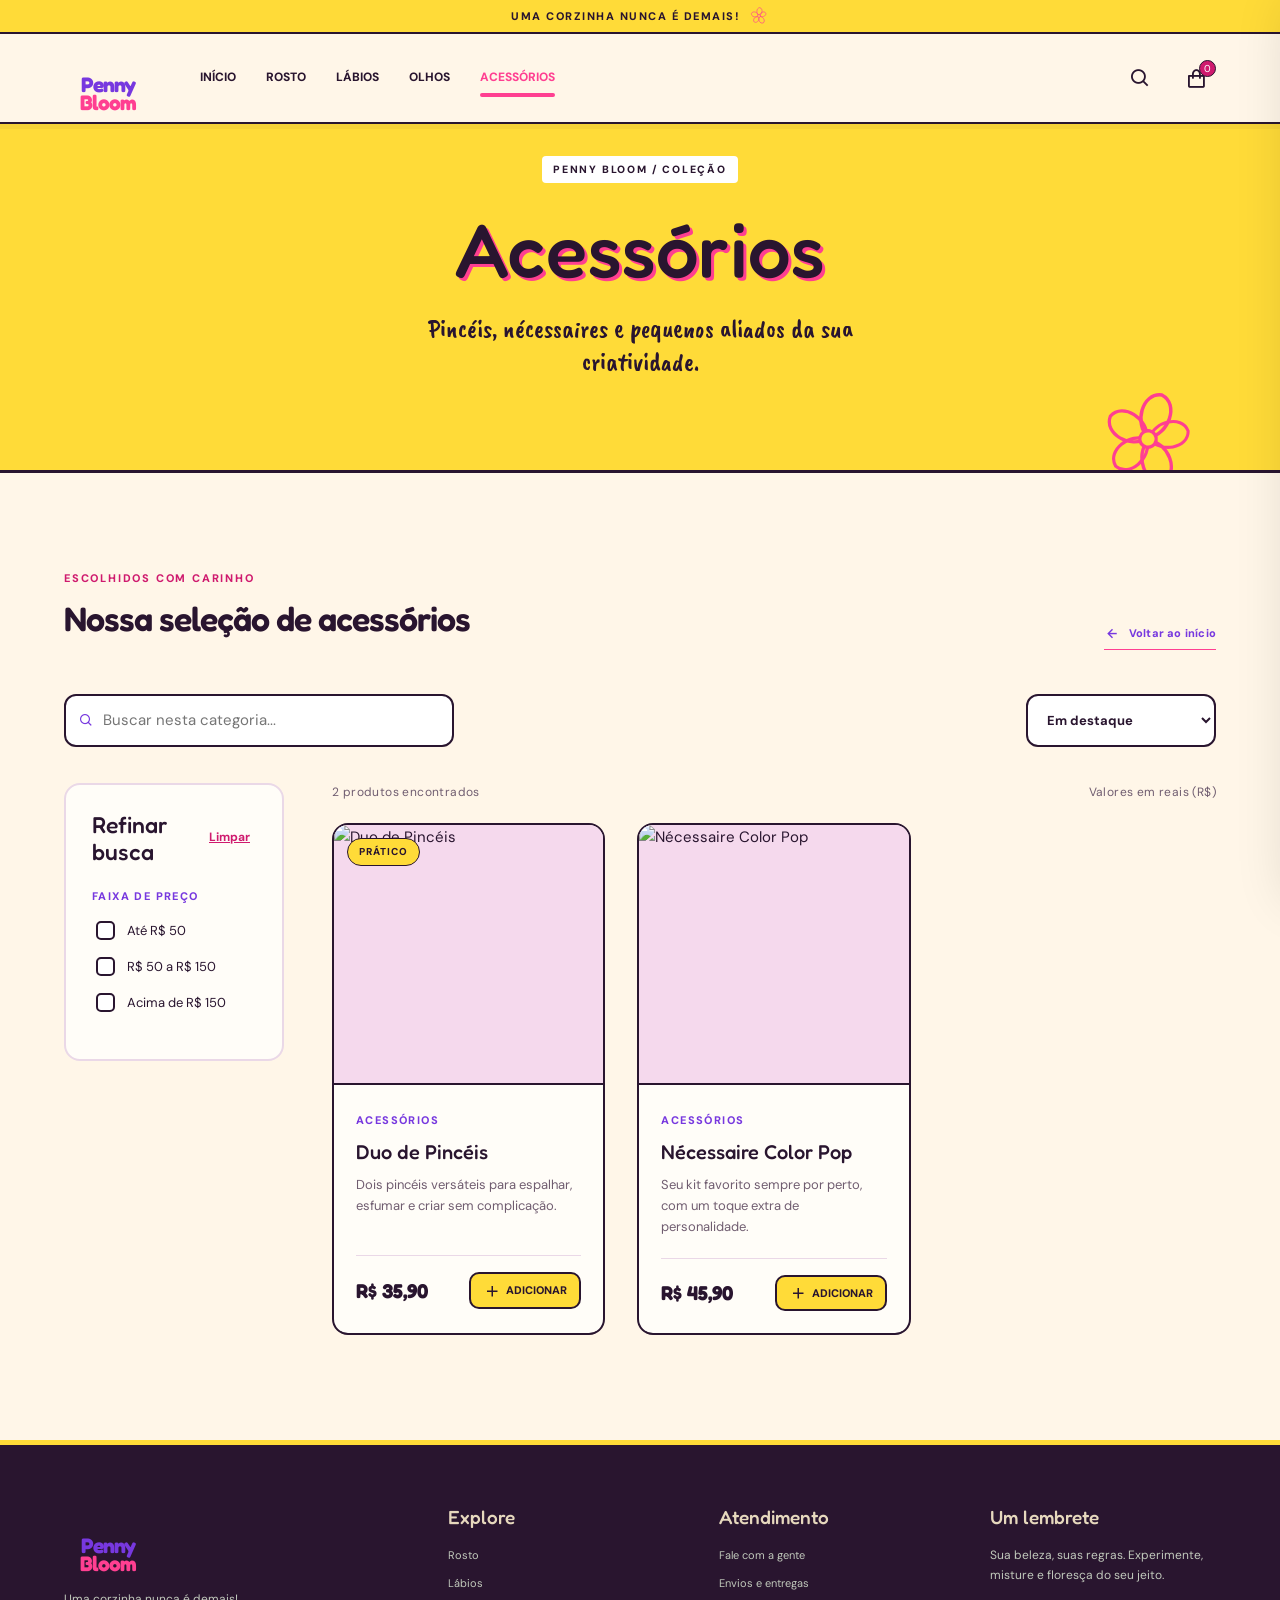
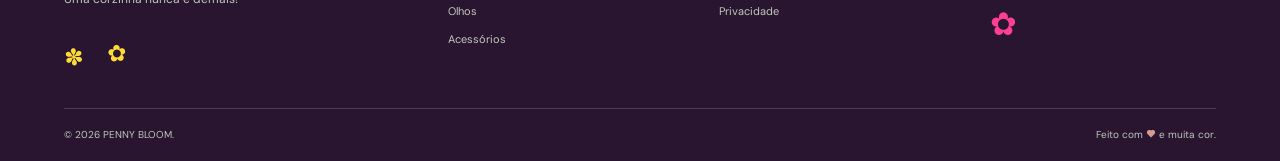
==== commit 322662b9: "Update font links in acessorios.html" ====
--- a/acessorios.html
+++ b/acessorios.html
@@ -3,8 +3,9 @@
 <head>
   <meta charset="UTF-8"><meta name="viewport" content="width=device-width, initial-scale=1.0">
   <meta name="theme-color" content="#f8f6ef"><title>Acessórios | PENNY BLOOM</title>
-  <link rel="preconnect" href="https://fonts.googleapis.com"><link rel="preconnect" href="https://fonts.gstatic.com" crossorigin>
-  <link href="https://fonts.googleapis.com/css2?family=DM+Sans:wght@400;500;600;700&family=Playfair+Display:wght@400;500;600;700&display=swap" rel="stylesheet">
+  <link rel="preconnect" href="https://fonts.googleapis.com">
+<link rel="preconnect" href="https://fonts.gstatic.com" crossorigin>
+<link href="https://fonts.googleapis.com/css2?family=Caveat+Brush&family=DM+Sans:wght@400;500;600;700;800&family=Fredoka:wght@400;500;600;700&display=swap" rel="stylesheet">
   <link href="https://unpkg.com/boxicons@2.1.4/css/boxicons.min.css" rel="stylesheet"><link rel="stylesheet" href="style.css">
 </head>
 <body data-page="category" data-category="acessorios">
@@ -27,4 +28,4 @@
   <div class="toast" id="toast" role="status" aria-live="polite"></div><div class="drawer-backdrop" id="cart-backdrop"></div>
   <aside class="cart-drawer" id="cart-drawer" aria-label="Carrinho de compras" aria-hidden="true"><div class="drawer-header"><div><span class="eyebrow">SUAS ESCOLHAS</span><h2>Meu carrinho</h2></div><button class="icon-button" id="close-cart" aria-label="Fechar carrinho"><i class="bx bx-x"></i></button></div><div class="cart-items" id="cart-items"></div><div class="cart-empty" id="cart-empty"><i class="bx bx-shopping-bag"></i><h3>Seu carrinho está vazio</h3><p>Que tal colocar um pouco de cor por aqui?</p><button class="button button-outline" id="continue-shopping">Continuar explorando</button></div><div class="drawer-footer" id="drawer-footer"><div class="subtotal"><span>Subtotal</span><strong id="cart-total">R$ 0,00</strong></div><p>Frete e condições de pagamento são definidos na etapa de compra.</p><button class="button button-primary checkout-demo" id="checkout-button">Continuar <i class="bx bx-right-arrow-alt"></i></button><small>Checkout demonstrativo — configure seu meio de pagamento antes de publicar a loja.</small></div></aside>
   <script src="app.js"></script>
-</body></html>+</body></html>
--- a/style.css
+++ b/style.css
@@ -130,10 +130,50 @@
 
 /* PENNY BLOOM — assinatura floral compacta, baseada na composição quadrada da marca */
 .nav-container{grid-template-columns:112px minmax(0,1fr) 112px;gap:24px}
-.logo{width:88px;height:78px;justify-self:start;display:flex!important;flex-direction:column;justify-content:center;align-items:center;gap:0;padding:5px 7px;background:#fff;border:2px solid var(--ink);border-radius:7px;box-shadow:4px 4px 0 var(--yellow);transform:rotate(-2deg);transition:transform .28s ease,box-shadow .28s ease;white-space:normal}
-.logo:hover{transform:translateY(-3px) rotate(2deg);box-shadow:6px 7px 0 var(--pink)}
-.logo-mark{width:auto;height:auto;display:block;background:transparent!important;border:0!important;border-radius:0!important;box-shadow:none!important;color:var(--pink)!important;font-size:27px!important;line-height:.9;transform-origin:center;transition:transform .35s cubic-bezier(.2,.8,.2,1),color .25s;text-shadow:1px 1px 0 var(--yellow)}
-.logo:hover .logo-mark{transform:rotate(18deg) scale(1.18);color:var(--purple)!important}
+.logo {
+  width: 88px;
+  height: 78px;
+  justify-self: start;
+  display: flex !important;
+  flex-direction: column;
+  justify-content: center;
+  align-items: center;
+  gap: 0;
+  padding: 5px 7px;
+  background: transparent;
+  border: none;
+  border-radius: 0;
+  box-shadow: none;
+  transform: none;
+  transition: none;
+  white-space: normal;
+}
+
+.logo:hover {
+  transform: none;
+  box-shadow: none;
+}
+
+.logo-mark {
+  width: auto;
+  height: auto;
+  display: block;
+  background: transparent !important;
+  border: 0 !important;
+  border-radius: 0 !important;
+  box-shadow: none !important;
+  color: var(--pink) !important;
+  font-size: 27px !important;
+  line-height: .9;
+  transform: none;
+  transition: none;
+  text-shadow: 1px 1px 0 var(--yellow);
+}
+
+.logo:hover .logo-mark {
+  transform: none;
+  color: var(--pink) !important;
+}
 .logo-word{display:flex!important;flex-direction:column;align-items:center;gap:0;color:var(--purple)!important;font:700 21px/.86 'Fredoka',sans-serif!important;letter-spacing:-.8px!important;text-transform:none!important;text-align:center}
 .logo-word .logo-line{display:block;margin:0!important;color:inherit!important;font:inherit!important;letter-spacing:inherit!important;text-transform:none!important;text-align:center!important}
 .logo-word .logo-line:last-child{color:var(--pink)!important}
@@ -178,10 +218,12 @@
 .hero :focus-visible,.category-hero :focus-visible,.newsletter-section :focus-visible,.site-footer :focus-visible{outline-color:var(--yellow)}
 
 /* ---------- Tipografia e rótulos ---------- */
-.eyebrow{color:var(--pink-deep);font-size:11px;letter-spacing:1.8px}
-.category-hero .eyebrow,.story-copy .eyebrow,.newsletter-section .eyebrow{display:inline-block;background:var(--yellow);color:var(--ink);padding:6px 12px;border:2px solid var(--ink);border-radius:3px;rotate:-2deg}
+:root{--r:16px}
+.eyebrow{color:var(--pink-deep);font-size:11px;letter-spacing:1.8px;font-weight:800}
+.story-copy .eyebrow,.newsletter-section .eyebrow{display:inline-block;background:var(--yellow);color:var(--ink);padding:5px 11px;border-radius:4px}
+.section-heading h2{line-height:1.08;margin:14px 0 12px}
 .section-heading p{font-size:16px}
-.section-heading h2{line-height:1.05}
+.section-heading-row{margin-bottom:56px}
 
 /* ---------- Barra de aviso e logo ---------- */
 .announcement{border-bottom:2px solid var(--ink)}
@@ -193,95 +235,93 @@
 /* ---------- Menu, busca, formulários ---------- */
 .main-nav a{font-size:12px}
 .search-bar{background:var(--cream)}
-.search-bar input,.catalog-search,.catalog-toolbar select{border:2px solid var(--ink);border-radius:5px;background:#fff}
+.search-bar input,.catalog-search,.catalog-toolbar select{border:2px solid var(--ink);border-radius:12px;background:#fff}
 .catalog-search{color:var(--purple)}
 .catalog-search input{border:0;padding:12px 10px 12px 0}
 .catalog-toolbar select{min-height:48px;color:var(--ink);font-weight:700;font-size:13px}
-.search-bar button{background:var(--pink-btn);border:2px solid var(--ink);border-radius:5px;font-weight:800}
-.results-line{font-size:12px}
+.catalog-toolbar{margin-bottom:36px}
+.search-bar button{background:var(--pink-btn);border:2px solid var(--ink);border-radius:12px;font-weight:800}
+.results-line{margin-bottom:20px;font-size:12px}
 
 /* ---------- Botões ---------- */
-.button{min-height:50px}
+.button{min-height:50px;border-radius:12px}
 .button:active{transform:translate(4px,4px);box-shadow:0 0 0 var(--ink)}
 .button-primary{background:var(--pink-btn);color:#fff}
 .button-primary:hover{background:var(--purple)}
 .button-outline{background:#fff;border:2px solid var(--ink);color:var(--ink)}
 .button-outline:hover{background:var(--pink-btn);color:#fff}
 
-/* ---------- Hero ---------- */
+/* ---------- Hero: um selo + uma flor por slide ---------- */
 .hero-slide:nth-child(3){background:var(--plum)}
 .hero-slide:nth-child(3):after{background:linear-gradient(90deg,rgba(75,29,158,.98) 0%,rgba(75,29,158,.91) 37%,rgba(75,29,158,.2) 72%,transparent)}
 .hero-slide:nth-child(3) .hero-slide-image{box-shadow:12px 12px 0 var(--yellow)}
-.hero-slide::before{content:"";position:absolute;left:-70px;bottom:-90px;width:340px;height:340px;background:var(--sp-yellow) center/contain no-repeat;opacity:.5;z-index:1;pointer-events:none;rotate:-12deg}
+.hero h1{text-shadow:3px 3px 0 rgba(41,21,47,.15)}
 .hero-sticker{font:400 26px/.95 var(--hand);letter-spacing:.3px}
 .sticker-two{background:#c9a9ff;color:var(--ink)}
 .hero-note{font:400 20px var(--hand);letter-spacing:2px}
 .doodle{font-size:0!important;text-shadow:none!important;background:center/contain no-repeat}
-.doodle-flower{width:96px;height:96px;background-image:var(--f-yellow)}
-.doodle-spark{width:58px;height:58px;background-image:var(--st-cream)}
+.doodle-flower{width:88px;height:88px;background-image:var(--f-yellow)}
+.doodle-spark{display:none}
 
 /* ---------- Faixa de frases ---------- */
-.intro-strip{flex-wrap:wrap}
-.intro-strip span{font-size:0;flex:none;width:30px;height:30px;background:var(--f-pink) center/contain no-repeat;text-shadow:none}
-.intro-strip:before,.intro-strip:after{content:"";flex:none;width:34px;height:34px;background:var(--st-purple) center/contain no-repeat;text-shadow:none;transform:none}
-
-/* ---------- Títulos de seção: squiggle e flor desenhados ---------- */
-.section-heading:not(.section-heading-row)::after{content:"";width:132px;height:26px;margin:14px auto 0;background:var(--sq-pink) center/contain no-repeat;font-size:0;letter-spacing:0;text-shadow:none;transform:none}
-.section-heading-row::after{content:"";flex:none;width:46px;height:46px;background:var(--f-purple) center/contain no-repeat;font-size:0;text-shadow:none;transform:none;rotate:12deg}
-.section{position:relative}
-.categories-section::before{content:"";position:absolute;top:36px;right:2%;width:120px;height:120px;background:var(--sp-purple) center/contain no-repeat;pointer-events:none;rotate:20deg;opacity:.9}
-.categories-section::after{content:"";position:absolute;top:70px;left:2%;width:64px;height:64px;background:var(--f-pink) center/contain no-repeat;pointer-events:none;rotate:-14deg}
-
-/* ---------- Categorias ---------- */
-.category-card:nth-child(odd){rotate:-.7deg}
-.category-card:nth-child(even){rotate:.7deg}
-.category-card:hover{rotate:0deg}
+.intro-strip{flex-wrap:wrap;gap:26px}
+.intro-strip:before,.intro-strip:after{content:none}
+.intro-strip span{font-size:0;flex:none;width:28px;height:28px;background:var(--f-pink) center/contain no-repeat;text-shadow:none}
+
+/* ---------- Títulos de seção: sem rabisco por padrão ---------- */
+.section-heading:not(.section-heading-row)::after,.section-heading-row::after{content:none}
+.categories-section .section-heading::after{content:"";display:block;width:132px;height:26px;margin:18px auto 0;background:var(--sq-pink) center/contain no-repeat;font-size:0;text-shadow:none;transform:none}
+
+/* ---------- Categorias (home) ---------- */
+.category-card{border-width:2px;border-radius:18px;box-shadow:4px 5px 0 var(--ink)}
+.category-card:nth-child(n){outline:0}
 .category-tools{background:#b996ff}
-.category-face:after,.category-lips:after,.category-eyes:after,.category-tools:after{filter:saturate(1.2)}
+.category-face:after,.category-lips:after,.category-eyes:after,.category-tools:after{filter:saturate(1.1)}
 .category-card>span{font:400 21px var(--hand);letter-spacing:.5px}
-.category-card>span:before{content:"";width:20px;height:20px;background:var(--f-yellow) center/contain no-repeat;font-size:0;text-shadow:none;vertical-align:-4px}
-.category-card b{align-self:flex-start;margin-top:4px;padding:7px 13px;background:var(--yellow);color:var(--ink);border:2px solid var(--ink);border-radius:5px;box-shadow:2px 2px 0 var(--ink);font-size:11px;text-shadow:none;transition:.2s}
+.category-card>span:before{content:none}
+.category-card b{align-self:flex-start;margin-top:6px;padding:7px 14px;background:var(--yellow);color:var(--ink);border-radius:999px;font-size:11px;text-shadow:none;transition:.2s}
 .category-card:hover b{background:var(--pink-btn);color:#fff}
 
 /* ---------- Catálogo ---------- */
-.filters{background:#fffdf8;position:sticky;top:112px}
+.filters{position:sticky;top:112px;padding:26px;background:#fffdf8;border:2px solid var(--line);border-radius:var(--r);box-shadow:none}
 .filter-heading h3{font-size:23px}
 .clear-button{color:var(--pink-deep);font-size:12px;font-weight:700}
 .filter-group h4{color:var(--purple);font-size:11px;font-weight:800}
 .filter-group label{font-size:13px;color:var(--ink)}
-.filter-group input{appearance:none;-webkit-appearance:none;width:19px;height:19px;border:2px solid var(--ink);border-radius:4px;background:#fff;flex:none;cursor:pointer}
+.filter-group input{appearance:none;-webkit-appearance:none;width:19px;height:19px;border:2px solid var(--ink);border-radius:5px;background:#fff;flex:none;cursor:pointer}
 .filter-group input:checked{background:var(--pink);box-shadow:inset 0 0 0 3px #fff}
-.product-card:after{content:"";top:-16px;right:12px;width:34px;height:34px;background:var(--f-pink) center/contain no-repeat;font-size:0;text-shadow:none}
-.product-image-wrap{border-bottom:2px solid var(--ink);border-radius:6px 6px 0 0}
-.product-badge{font-size:10px;font-weight:800;box-shadow:2px 2px 0 var(--ink)}
-.quick-view{background:var(--yellow);border:2px solid var(--ink);border-radius:5px;color:var(--ink)}
+.product-card{border:2px solid var(--ink);border-radius:var(--r);box-shadow:none}
+.product-card:after{content:none}
+.product-card:hover{transform:translateY(-4px);box-shadow:6px 8px 0 var(--pink)}
+.product-image-wrap{border-bottom:2px solid var(--ink);border-radius:14px 14px 0 0}
+.product-badge{font-size:10px;font-weight:800;border-radius:999px;padding:5px 11px}
+.quick-view{background:var(--yellow);border:2px solid var(--ink);border-radius:10px;color:var(--ink)}
 .product-category{color:var(--purple);font-size:11px;font-weight:800}
-.product-info h3{font-size:20px}
-.product-info p{font-size:12.5px;min-height:58px}
+.product-info h3{font-size:20px;margin:8px 0 10px}
+.product-info p{font-size:13px;min-height:60px}
+.product-card-bottom{margin-top:20px;padding-top:16px}
 .product-card-bottom>strong{color:var(--ink);font:700 20px var(--serif)}
-.add-button{padding:7px 12px;background:var(--yellow);color:var(--ink);border:2px solid var(--ink);border-radius:5px;box-shadow:2px 2px 0 var(--ink);font-size:11px;font-weight:800;transition:.15s}
-.add-button:hover{background:var(--pink-btn);color:#fff;transform:translate(2px,2px);box-shadow:0 0 0 var(--ink)}
-.empty-state{border:2px dashed var(--purple);border-radius:10px;background:#fffdf8}
+.add-button{padding:7px 12px;background:var(--yellow);color:var(--ink);border:2px solid var(--ink);border-radius:10px;font-size:11px;font-weight:800;transition:.15s}
+.add-button:hover{background:var(--pink-btn);color:#fff}
+.empty-state{border:2px dashed var(--purple);border-radius:var(--r);background:#fffdf8}
 .empty-state>i{font-size:0;display:block;width:72px;height:72px;margin:0 auto 8px;background:var(--sp-purple) center/contain no-repeat}
 .empty-state>i:before{content:none}
 .empty-state h3{font-family:var(--serif);font-weight:600}
 .empty-state p{font-size:14px}
 
-/* ---------- Nossa essência ---------- */
-.story-section{background:var(--blush);color:var(--ink);position:relative;overflow:clip}
-.story-section::before{content:"";position:absolute;right:-60px;bottom:-80px;width:300px;height:300px;background:var(--sp-purple) center/contain no-repeat;opacity:.35;pointer-events:none;rotate:25deg}
-.story-image{rotate:-1.5deg;background-position:center}
+/* ---------- Nossa essência: o único espiral grande da home ---------- */
+.story-section{background:var(--blush);color:var(--ink);position:relative;overflow:clip;border-block-width:2px}
+.story-section::before{content:"";position:absolute;right:-60px;bottom:-80px;width:300px;height:300px;background:var(--sp-purple) center/contain no-repeat;opacity:.3;pointer-events:none;rotate:25deg}
+.story-image{border-width:2px;border-radius:var(--r)}
 .story-copy{position:relative;z-index:1}
 .story-copy h2{color:var(--ink)}
 .story-copy p{color:#4a3548;font-size:15px;line-height:1.8}
 .story-copy .text-link{color:var(--ink);border-color:var(--pink);font-size:13px}
 
-/* ---------- Valores: ícones desenhados em vez de ícones de biblioteca ---------- */
-.values-grid i{font-size:0;display:block;width:68px;height:68px;margin:0 auto 6px;background:center/contain no-repeat}
+/* ---------- Valores: ícones desenhados, cards neutros ---------- */
+.values-grid article{padding:36px 28px;background:#fffdf8;border:2px solid var(--line);border-radius:var(--r);box-shadow:none}
+.values-grid i{font-size:0;display:block;width:60px;height:60px;margin:0 auto 10px;background:center/contain no-repeat}
 .values-grid i:before{content:none}
-.values-grid article:nth-child(1){background:var(--blush);rotate:-1deg}
-.values-grid article:nth-child(2){background:var(--lilac);rotate:.8deg}
-.values-grid article:nth-child(3){background:var(--butter);rotate:-.6deg}
 .values-grid article:nth-child(1) i{background-image:var(--f-pink)}
 .values-grid article:nth-child(2) i{background-image:var(--sp-purple)}
 .values-grid article:nth-child(3) i{background-image:var(--st-pink)}
@@ -289,63 +329,67 @@
 .values-grid p{font-size:14px;color:#5e4d5e;max-width:280px}
 
 /* ---------- Depoimentos ---------- */
-.testimonials-section{background:var(--lilac);position:relative;overflow:clip}
-.testimonials-section::before{content:"";position:absolute;left:3%;top:30px;width:90px;height:90px;background:var(--f-purple) center/contain no-repeat;rotate:-10deg;pointer-events:none}
-.testimonials-section::after{content:"";position:absolute;right:4%;bottom:40px;width:90px;height:90px;background:var(--st-pink) center/contain no-repeat;pointer-events:none}
-.testimonial-grid blockquote:nth-child(1){rotate:-1.2deg;box-shadow:5px 5px 0 var(--pink)}
-.testimonial-grid blockquote:nth-child(2){rotate:.8deg;box-shadow:5px 5px 0 var(--yellow)}
-.testimonial-grid blockquote:nth-child(3){rotate:-.6deg;box-shadow:5px 5px 0 var(--purple)}
+.testimonials-section{background:var(--lilac);border-block-width:2px}
+.testimonial-grid blockquote{padding:32px;border:2px solid #dcc6f5;border-radius:var(--r);box-shadow:none}
 .testimonial-grid p{font:500 18px/1.5 var(--serif);color:var(--ink)}
 .testimonial-grid cite{font:400 22px var(--hand);color:var(--purple)}
 .stars{color:var(--pink)}
 .demo-note{font-size:12px;color:#6f5d78}
 
 /* ---------- Newsletter ---------- */
-.newsletter-section{width:min(1220px,90%);margin:70px auto;position:relative}
-.newsletter-section::before{content:"";position:absolute;top:-30px;right:38px;width:78px;height:78px;background:var(--f-yellow) center/contain no-repeat;rotate:14deg;pointer-events:none}
-.newsletter-section::after{content:"";position:absolute;left:-22px;bottom:-22px;width:60px;height:60px;background:var(--st-yellow) center/contain no-repeat;pointer-events:none}
+.newsletter-section{width:min(1220px,90%);margin:80px auto;position:relative;border-radius:22px}
+.newsletter-section::before{content:"";position:absolute;top:-30px;right:38px;width:76px;height:76px;background:var(--f-yellow) center/contain no-repeat;rotate:14deg;pointer-events:none}
 .newsletter-section p{font-size:15px}
 .newsletter-form{gap:10px}
-.newsletter-form input,.newsletter-form button{border-radius:5px}
+.newsletter-form input,.newsletter-form button{border-radius:12px}
 .newsletter-form input{border:2px solid var(--ink)}
 .newsletter-form button{font-size:12px;padding:0 20px}
 .newsletter-form small{font-size:11px}
 
 /* ---------- Rodapé ---------- */
-.footer-main h3{color:var(--yellow);font:600 20px var(--serif)}
-.footer-main p{color:#e8dff0;font-size:14px;max-width:260px}
-.footer-main>div>a:not(.logo){color:#e8dff0;font-size:13px}
-.footer-flower{font-size:0;display:block;width:58px;height:58px;background:var(--f-pink) center/contain no-repeat}
-.footer-brand:after{content:"";width:100px;height:26px;margin-top:16px;background:var(--sq-yellow) left center/contain no-repeat;font-size:0;letter-spacing:0;transform:none}
-.social-links a{width:40px;height:40px;display:grid;place-items:center;border:2px solid #ffffff40;border-radius:50%;transition:.2s}
-.social-links a:hover{background:var(--yellow);color:var(--ink);border-color:var(--yellow)}
-.footer-bottom{font-size:12px}
-
-/* ---------- Páginas de categoria ---------- */
-.category-hero{position:relative;overflow:clip;padding:90px 5% 80px}
+.site-footer .logo {
+  background: transparent !important;
+  border: none;
+  box-shadow: none;
+}
+
+/* ==========================================================================
+   PÁGINAS DE CATEGORIA — hierarquia:
+   cabeçalho › respiro › breadcrumb › separação › título › descrição › respiro › produtos
+   ========================================================================== */
+.category-hero{position:relative;overflow:clip;padding:32px 5% 92px}
 .category-hero>*{position:relative;z-index:1}
-.category-hero h1{color:#fff;text-shadow:4px 4px 0 var(--pink)}
-.category-hero p{font:400 26px/1.2 var(--hand);color:#fff;max-width:520px}
-.category-hero::before{content:"";position:absolute;left:4%;top:-34px;width:210px;height:210px;background:var(--sp-yellow) center/contain no-repeat;opacity:.5;rotate:-10deg}
-.category-hero::after{content:"";position:absolute;right:6%;bottom:-22px;width:130px;height:130px;background:var(--f-yellow) center/contain no-repeat;rotate:12deg}
+.breadcrumb{max-width:calc(1320px - 10vw);margin:0 auto 72px;display:flex;align-items:center;gap:10px;font-size:13px;font-weight:700;color:#fff;text-align:left}
+.breadcrumb a{display:inline-flex;align-items:center;gap:4px;padding:6px 14px 6px 8px;border-radius:999px;background:rgba(255,255,255,.16);transition:background .2s,color .2s}
+.breadcrumb a:hover{background:var(--yellow);color:var(--ink)}
+.breadcrumb a i{font-size:18px}
+.breadcrumb [aria-current]{opacity:.9}
+.category-hero .eyebrow{display:inline-block;margin-bottom:20px;padding:5px 11px;background:var(--yellow);color:var(--ink);border-radius:4px;font-size:10.5px}
+.category-hero h1{margin:0 0 18px;color:#fff;text-shadow:3px 3px 0 var(--pink)}
+.category-hero p{max-width:520px;font:400 26px/1.25 var(--hand);color:#fff}
+.category-hero::after{content:"";position:absolute;right:6%;bottom:-24px;width:110px;height:110px;background:var(--f-yellow) center/contain no-repeat;rotate:12deg}
 body[data-category=labios] .category-hero{background:var(--pink)}
-body[data-category=labios] .category-hero h1{text-shadow:4px 4px 0 var(--purple)}
+body[data-category=labios] .category-hero h1{text-shadow:3px 3px 0 var(--purple)}
+body[data-category=labios] .breadcrumb{color:var(--ink)}
+body[data-category=labios] .breadcrumb a{background:rgba(255,255,255,.4)}
 body[data-category=olhos] .category-hero{background:var(--plum)}
 body[data-category=acessorios] .category-hero{background:var(--yellow);color:var(--ink)}
-body[data-category=acessorios] .category-hero h1{color:var(--ink);text-shadow:4px 4px 0 var(--pink)}
-body[data-category=acessorios] .category-hero p{color:var(--ink)}
+body[data-category=acessorios] .category-hero h1{color:var(--ink);text-shadow:3px 3px 0 var(--pink)}
+body[data-category=acessorios] .category-hero p,body[data-category=acessorios] .breadcrumb{color:var(--ink)}
+body[data-category=acessorios] .breadcrumb a{background:rgba(41,21,47,.08)}
 body[data-category=acessorios] .category-hero .eyebrow{background:#fff}
-body[data-category=acessorios] .category-hero::before{background-image:var(--sp-pink)}
 body[data-category=acessorios] .category-hero::after{background-image:var(--f-pink)}
+.category-shop .section-heading-row{margin-bottom:44px}
+.category-shop .section-heading-row h2{font-size:clamp(26px,3vw,34px);color:var(--ink)}
 
 /* ---------- Página de produto ---------- */
 .product-detail-section{padding-top:50px}
 .back-link{color:var(--purple);font-weight:800;font-size:12px}
-.detail-image{border:3px solid var(--ink);border-radius:28px 90px 28px 90px;box-shadow:10px 10px 0 var(--yellow);overflow:hidden;rotate:-1deg}
+.detail-image{border:2px solid var(--ink);border-radius:28px 90px 28px 90px;box-shadow:10px 10px 0 var(--yellow);overflow:hidden}
 .detail-copy h1{font:700 clamp(38px,4.5vw,60px)/1 var(--serif);letter-spacing:-1px}
 .detail-price{font:700 32px var(--serif);color:var(--pink-deep)}
 .detail-copy>p{font-size:16px}
-.detail-note{background:var(--butter);border:2px dashed var(--ink);border-radius:8px;color:var(--ink)!important;font-size:14px!important}
+.detail-note{background:var(--butter);border:2px dashed var(--ink);border-radius:12px;color:var(--ink)!important;font-size:14px!important}
 .detail-note i{font-size:0;display:inline-block;width:24px;height:24px;margin-right:6px;vertical-align:-6px;background:var(--f-pink) center/contain no-repeat}
 .detail-note i:before{content:none}
 .detail-benefits{font-size:13px}
@@ -355,39 +399,53 @@
 /* ---------- Carrinho e aviso ---------- */
 .cart-drawer{border-left:3px solid var(--ink)}
 .drawer-header h2{font-family:var(--serif);font-weight:700}
-.cart-line>img{border:2px solid var(--ink);border-radius:6px}
+.cart-line>img{border:2px solid var(--ink);border-radius:8px}
 .cart-line-info>a{font:600 17px var(--serif)}
 .cart-line-info>strong{color:var(--pink-deep);font-size:14px}
-.quantity-control{border:2px solid var(--ink);border-radius:5px}
+.quantity-control{border:2px solid var(--ink);border-radius:10px}
 .remove-item{color:var(--pink-deep)}
 .cart-empty>i{color:var(--pink)}
 .cart-empty h3{font-family:var(--serif);font-weight:600}
 .cart-empty p,.drawer-footer p,.drawer-footer small{font-size:12px}
 .subtotal strong{font:700 24px var(--serif)}
-.toast{background:var(--ink);border:2px solid var(--yellow);border-radius:6px;font-weight:600}
-
-/* ---------- Responsivo ---------- */
+.toast{background:var(--ink);border:2px solid var(--yellow);border-radius:10px;font-weight:600}
+
+/* ---------- Espaço de respiro (desktop) ---------- */
+@media(min-width:761px){
+ .section-heading{margin-bottom:64px}
+ .category-grid{gap:28px}
+ .catalog-layout{gap:48px}
+ .products-grid{gap:32px}
+ .product-info{padding:22px}
+ .values-grid,.testimonial-grid{gap:32px}
+ .story-image{margin:48px}
+ .category-shop{padding-top:96px}
+}
 @media(max-width:1100px){.filters{position:static}}
+
+/* ---------- Mobile ---------- */
 @media(max-width:760px){
  .logo-mark{width:24px;height:24px}
- .hero-slide::before{left:auto;right:-60px;top:-50px;bottom:auto;width:210px;height:210px;opacity:.3}
  .hero-slide:nth-child(3):after{background:linear-gradient(180deg,rgba(75,29,158,.98),rgba(75,29,158,.92) 48%,rgba(75,29,158,.08))}
  .hero-sticker{font-size:19px}
- .doodle-flower{width:56px;height:56px}.doodle-spark{width:36px;height:36px}
- .categories-section::before{width:70px;height:70px;top:16px;opacity:.7}.categories-section::after{display:none}
+ .doodle-flower{width:52px;height:52px}
  .section-heading p{font-size:15px}
+ .category-grid{gap:14px}
+ .catalog-layout{gap:24px}
+ .products-grid{gap:18px}
+ .category-shop{padding-top:56px}
  .story-section::before{width:200px;height:200px}
- .testimonials-section::before,.testimonials-section::after{width:56px;height:56px;opacity:.8}
- .newsletter-section::before{width:58px;height:58px;right:20px;top:-24px}
- .category-hero{padding:70px 7% 60px}
+ .newsletter-section::before{width:56px;height:56px;right:20px;top:-24px}
+ .category-hero{padding:24px 7% 64px}
+ .breadcrumb{margin-bottom:44px;font-size:12px}
  .category-hero p{font-size:22px}
- .category-hero::before{width:130px;height:130px}.category-hero::after{width:80px;height:80px}
+ .category-hero::after{width:76px;height:76px}
  .detail-image{border-radius:22px 60px 22px 60px;box-shadow:6px 6px 0 var(--yellow)}
  .product-info p{font-size:12px}
 }
 @media(max-width:420px){
  .hero-sticker{font-size:15px}
  .category-card>span{font-size:17px}
- .category-card b{padding:5px 9px;font-size:10px}
+ .category-card b{padding:5px 10px;font-size:10px}
 }
 @media(prefers-reduced-motion:reduce){.logo:hover .logo-mark{rotate:0deg}}
